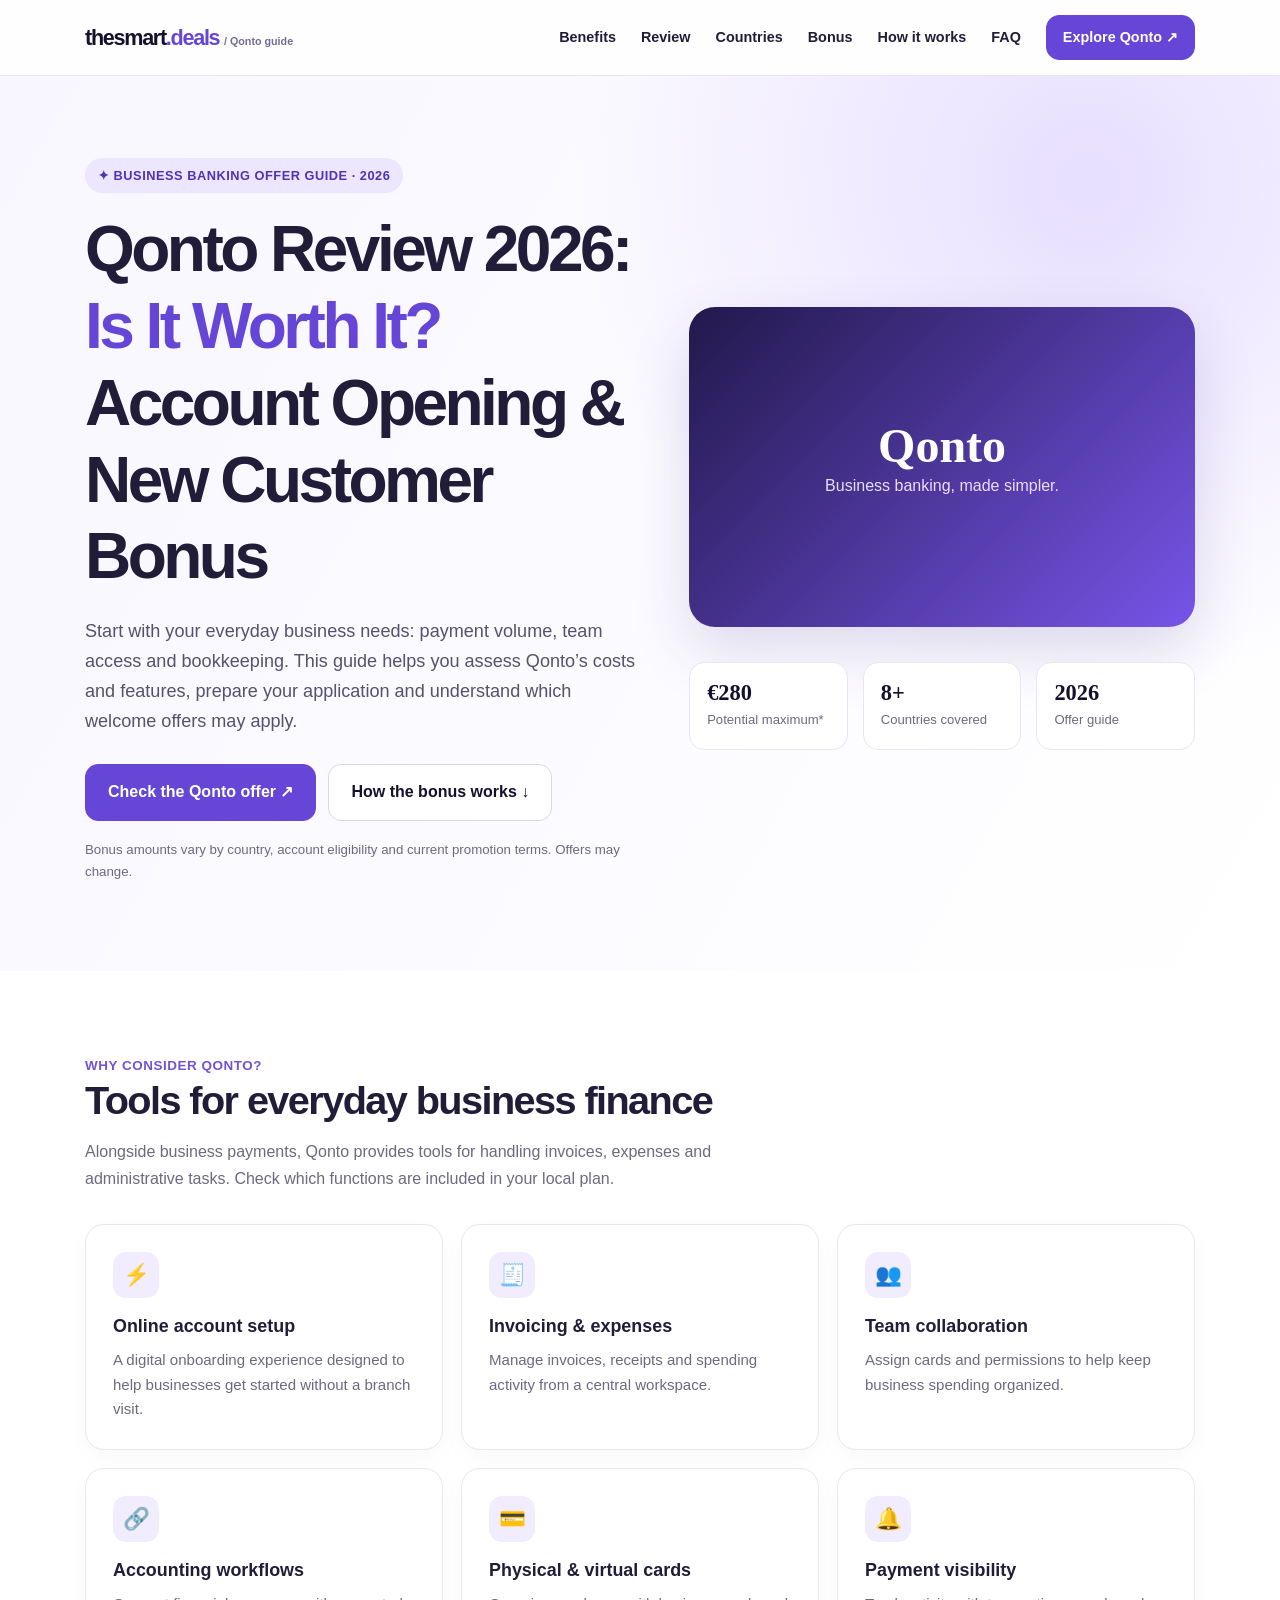
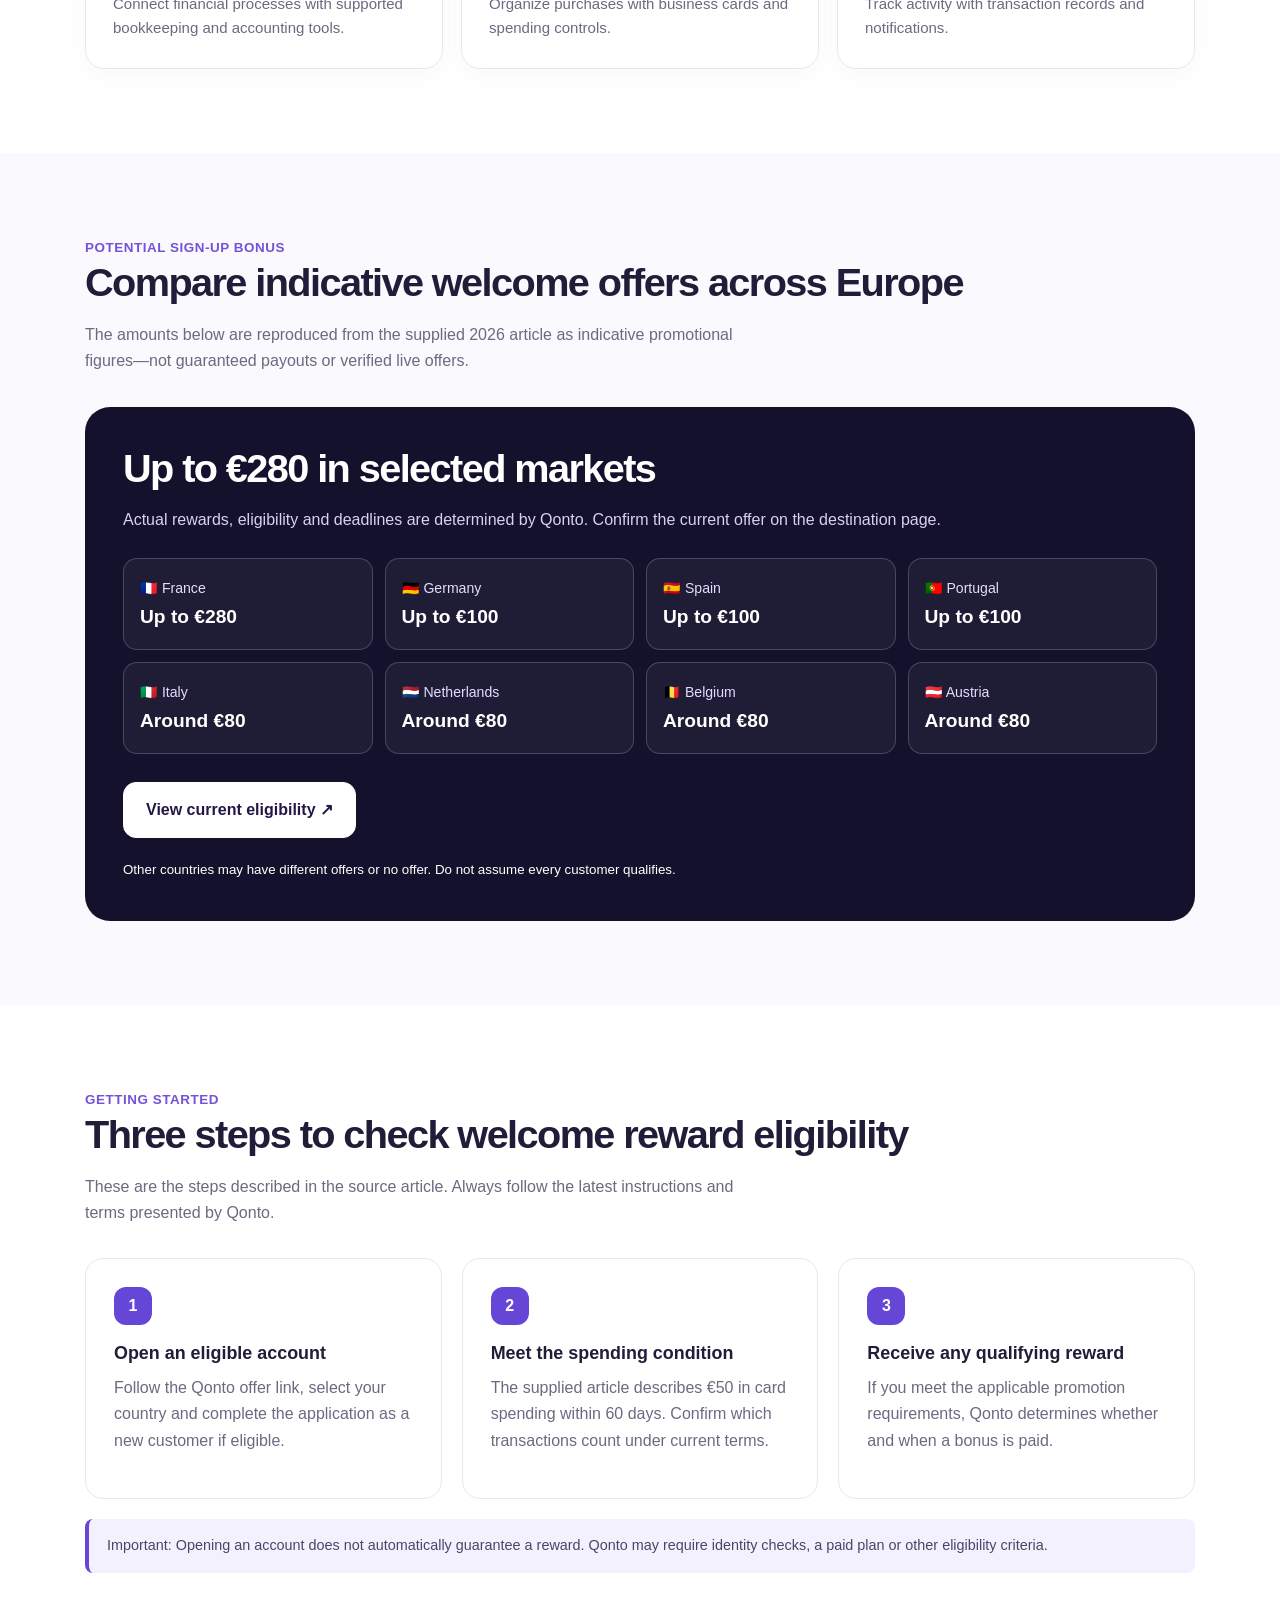
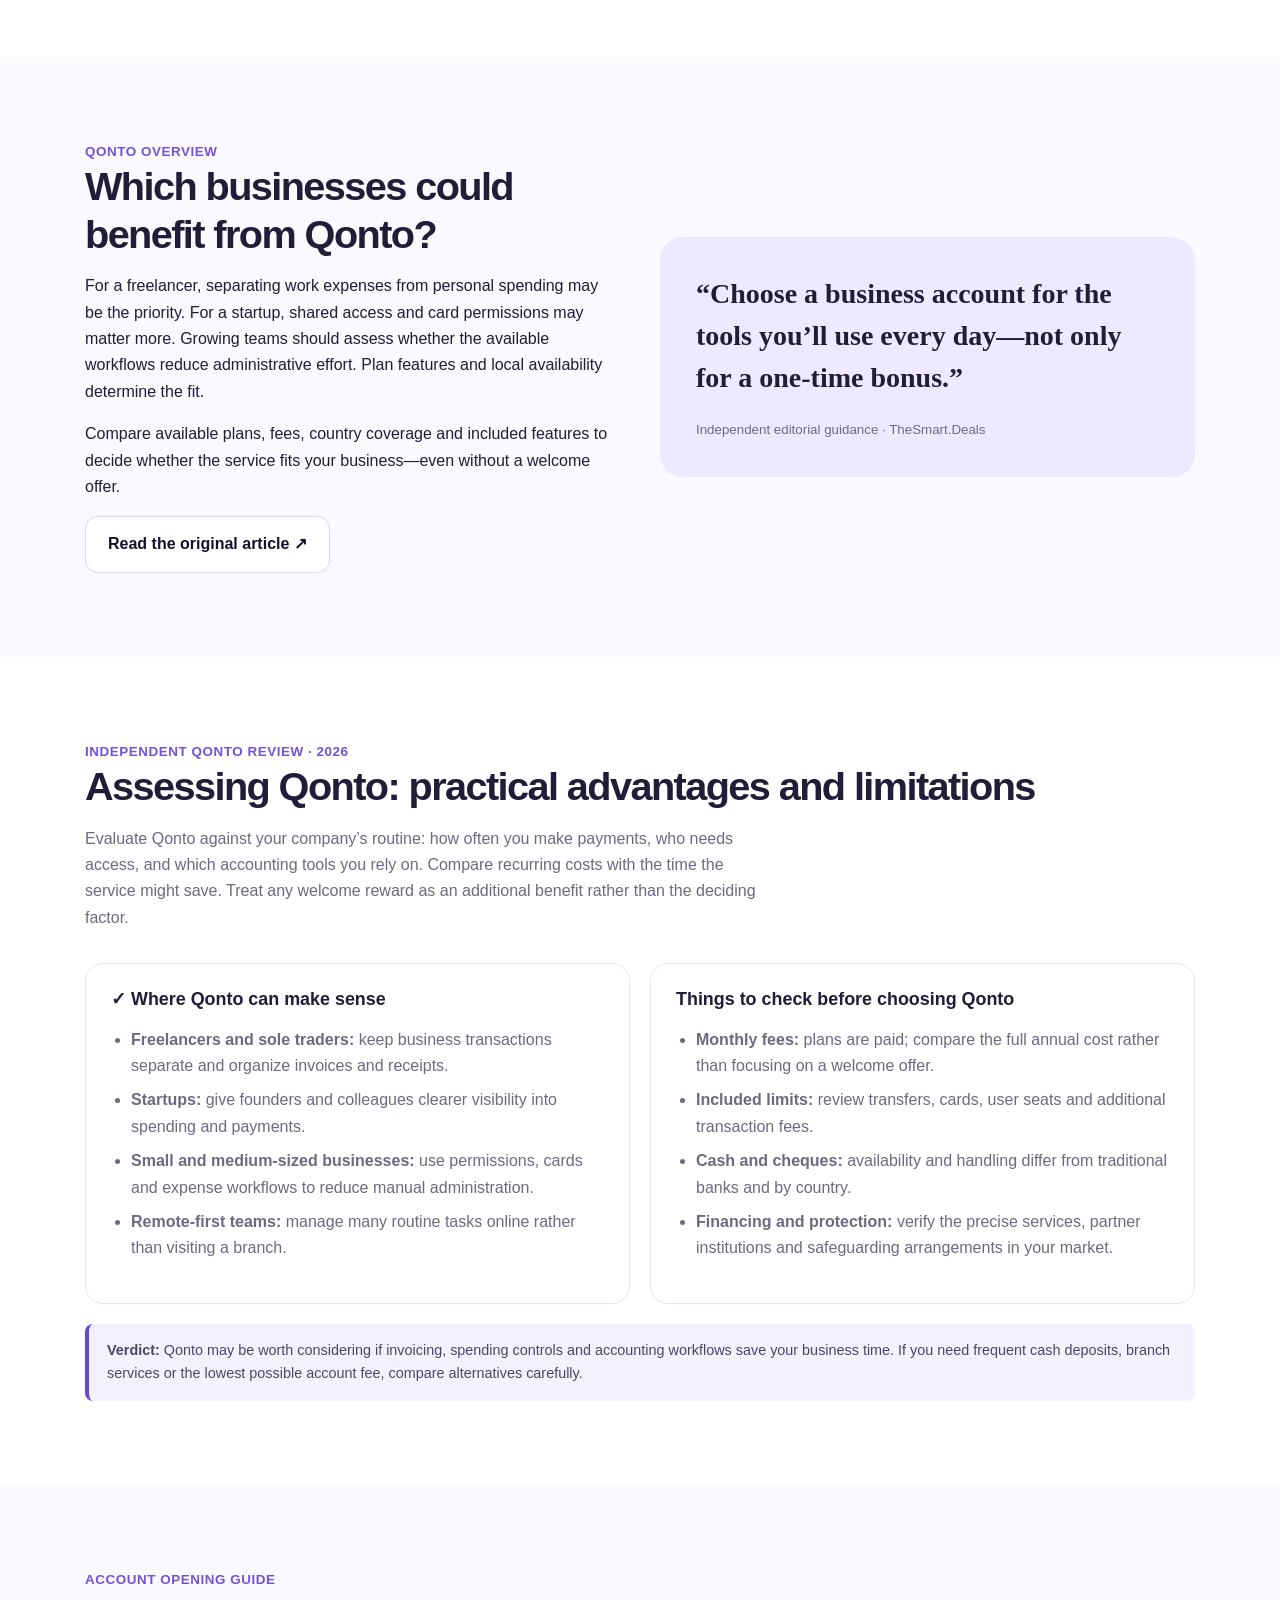
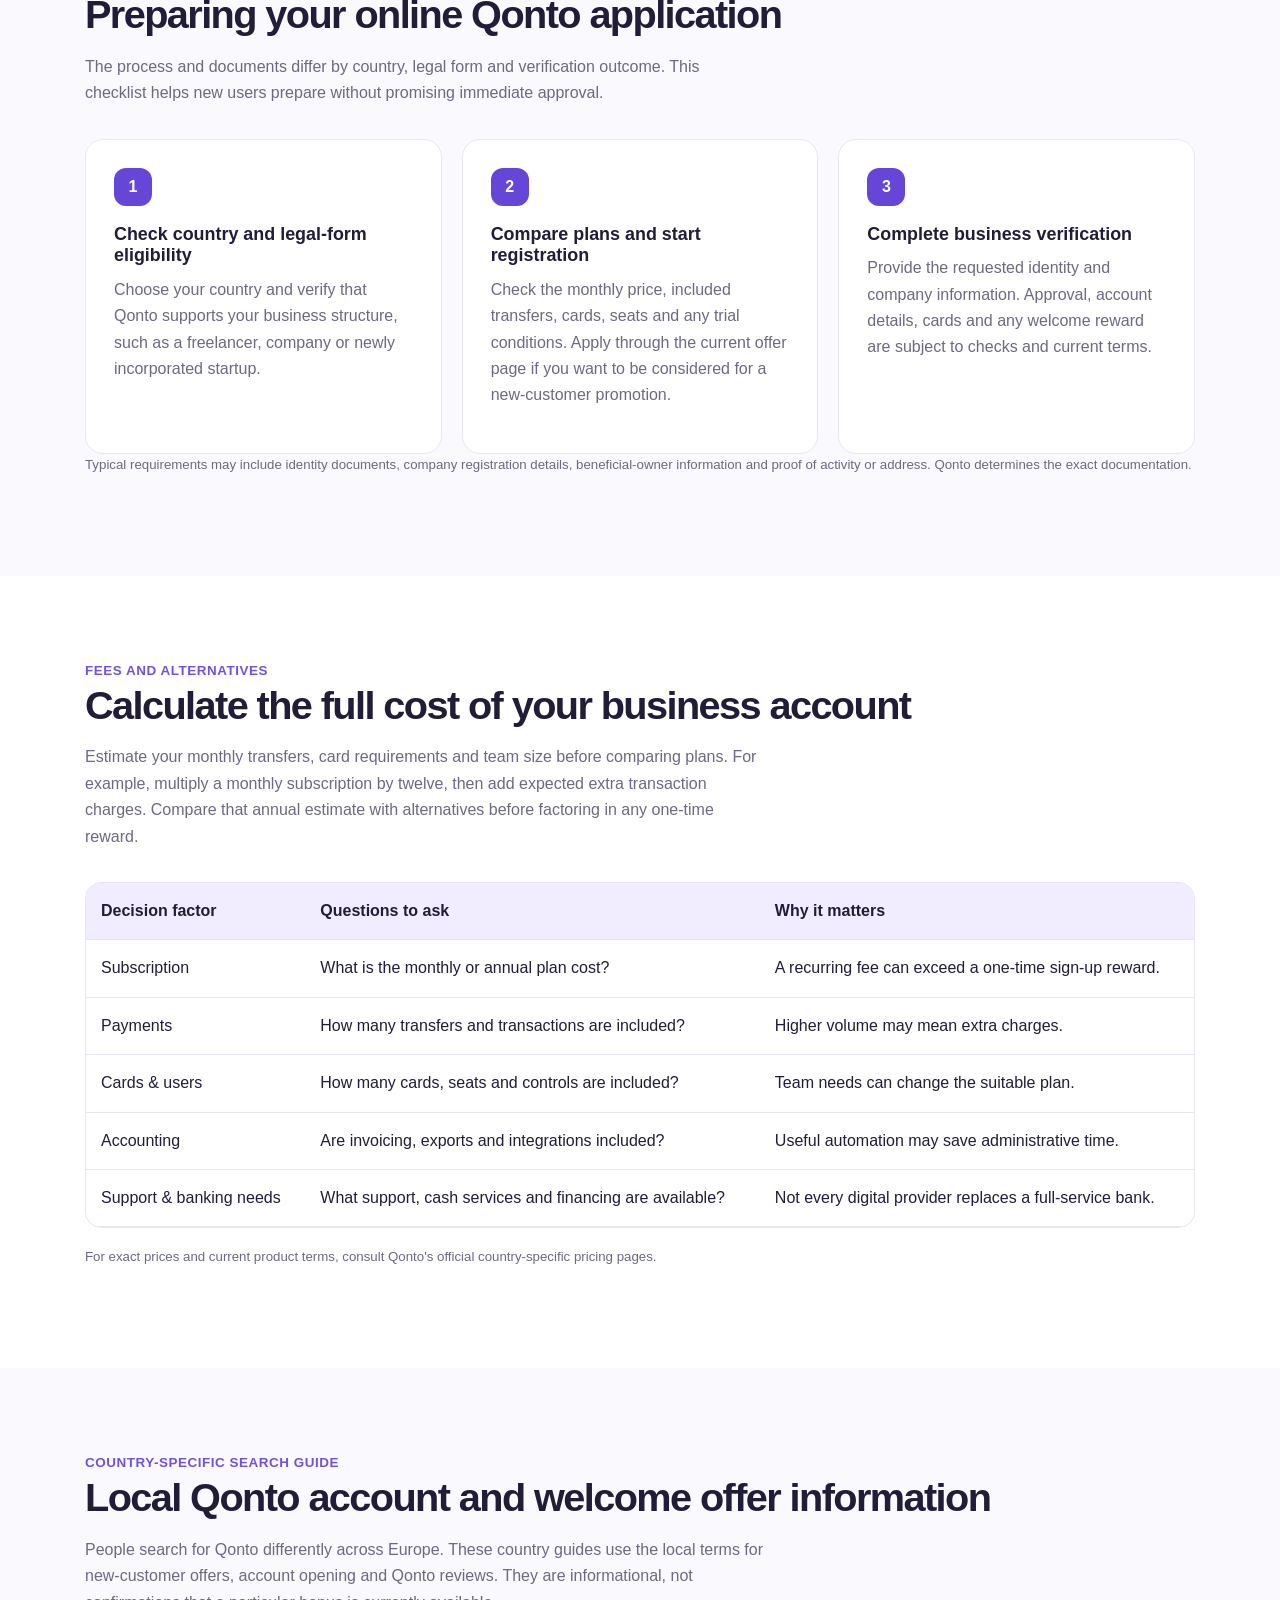
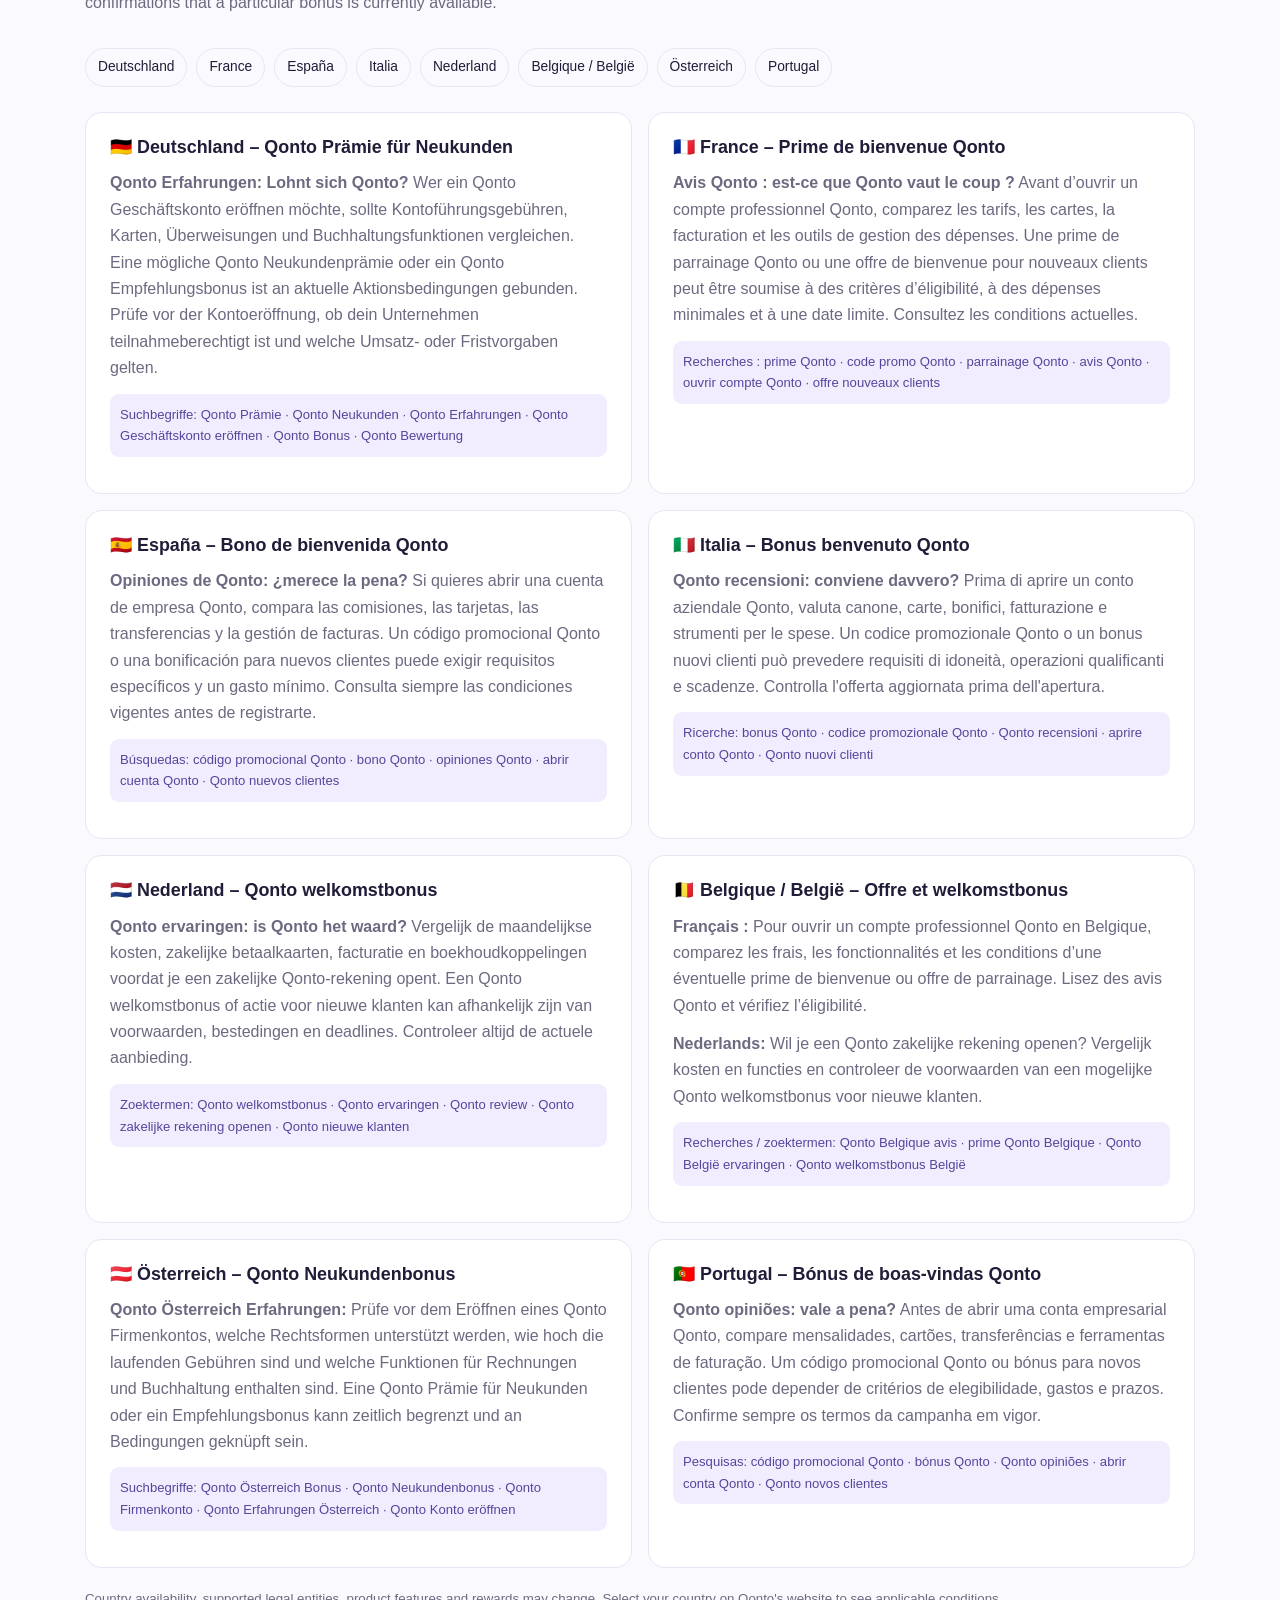
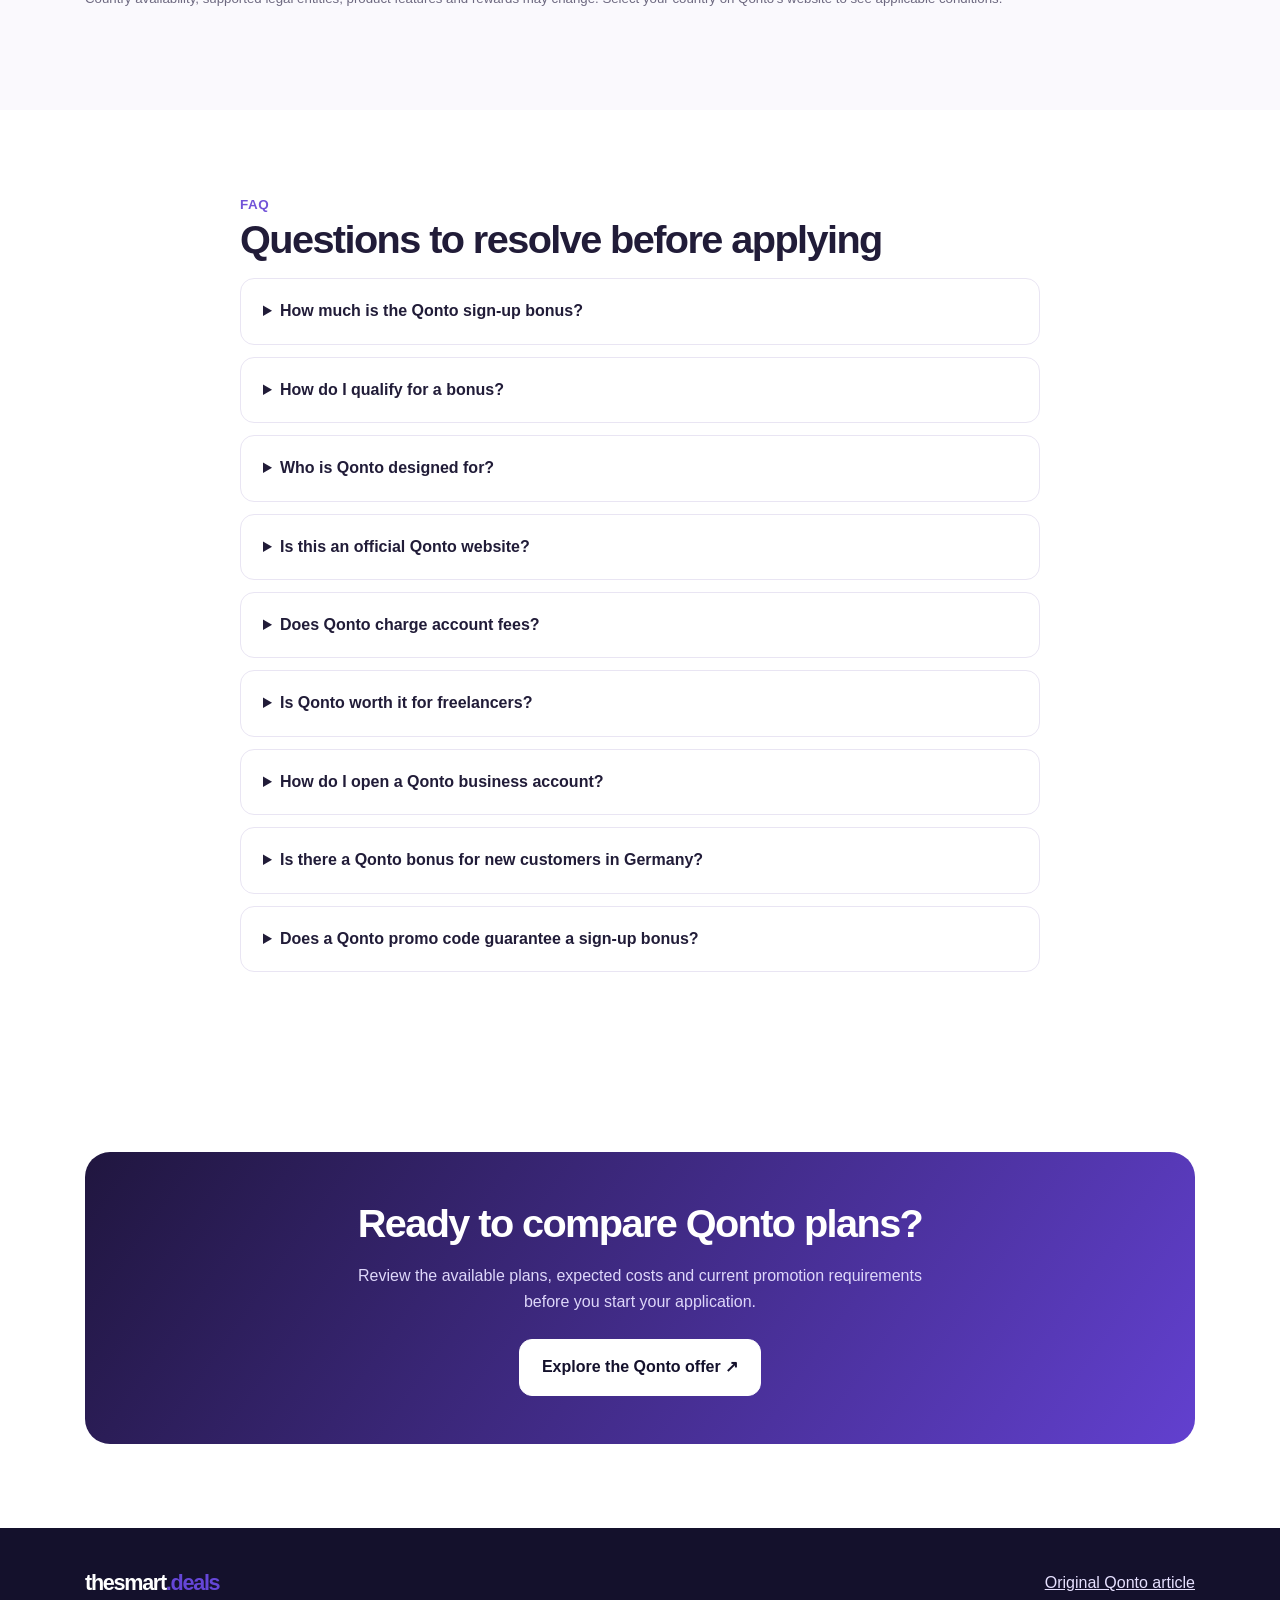
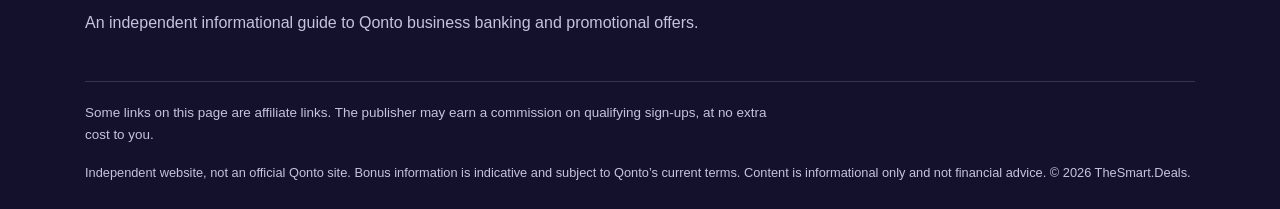
==== index.html @ ceb5fec8 "Add files via upload" ====
<!DOCTYPE html>
<html lang="en"><head><meta charset="utf-8"/><meta content="width=device-width, initial-scale=1" name="viewport"/><title>Qonto Business Account 2026: Fees, Features and Welcome Offer Guide</title><meta content="Compare Qonto for your business in 2026: assess everyday banking costs, prepare for account registration and check country-specific welcome offer requirements." name="description"/><meta content="index,follow,max-image-preview:large" name="robots"/><meta content="#14112c" name="theme-color"/><link href="https://banking-insider.github.io/qonto/" rel="canonical"/><meta content="website" property="og:type"/><meta content="Qonto Business Account 2026: Fees, Features and Welcome Offer Guide" property="og:title"/><meta content="Compare Qonto for your business in 2026: assess everyday banking costs, prepare for account registration and check country-specific welcome offer requirements." property="og:description"/><meta content="https://banking-insider.github.io/qonto/" property="og:url"/><meta content="https://static.wixstatic.com/media/d2620f_a64b2c2d84014b3da9fdb971f365632b~mv2.png" property="og:image"/><meta content="summary_large_image" name="twitter:card"/><meta content="https://static.wixstatic.com/media/d2620f_a64b2c2d84014b3da9fdb971f365632b~mv2.png" name="twitter:image"/><link href="./assets/favicon.svg" rel="icon" type="image/svg+xml"/><link href="./assets/styles.css" rel="stylesheet"/><script type="application/ld+json">{"@context": "https://schema.org", "@type": "WebPage", "name": "Qonto Business Account 2026: Fees, Features and Welcome Offer Guide", "description": "Compare Qonto for your business in 2026: assess everyday banking costs, prepare for account registration and check country-specific welcome offer requirements.", "url": "https://banking-insider.github.io/qonto/", "isPartOf": {"@type": "WebSite", "name": "TheSmart.Deals Qonto Guide", "url": "https://banking-insider.github.io/qonto/"}}</script><script type="application/ld+json">{"@context": "https://schema.org", "@type": "FAQPage", "mainEntity": [{"@type": "Question", "name": "How much is the Qonto sign-up bonus?", "acceptedAnswer": {"@type": "Answer", "text": "The source article describes potential bonuses of up to €280 in France, up to €100 in Germany, Spain and Portugal, and around €80 in Italy, the Netherlands, Belgium and Austria. These are not guaranteed amounts. Check the current Qonto offer and eligibility rules before opening an account."}}, {"@type": "Question", "name": "How do I qualify for a bonus?", "acceptedAnswer": {"@type": "Answer", "text": "The supplied article describes opening a new account via the referral link and spending €50 with a Qonto card within 60 days. Current terms, qualifying purchases and eligibility may differ, so verify them with Qonto."}}, {"@type": "Question", "name": "Who is Qonto designed for?", "acceptedAnswer": {"@type": "Answer", "text": "Qonto offers business financial tools for freelancers, startups and small and medium-sized businesses, including invoicing, expense management and team cards."}}, {"@type": "Question", "name": "Is this an official Qonto website?", "acceptedAnswer": {"@type": "Answer", "text": "No. This is an independent informational page published by TheSmart.Deals, not an official Qonto website."}}, {"@type": "Question", "name": "Does Qonto charge account fees?", "acceptedAnswer": {"@type": "Answer", "text": "Qonto has paid business account plans. Check current pricing and applicable charges on the official Qonto website before signing up."}}, {"@type": "Question", "name": "Is Qonto worth it for freelancers?", "acceptedAnswer": {"@type": "Answer", "text": "It may be worth it if its business tools save time relative to subscription costs. Compare plans and alternatives."}}, {"@type": "Question", "name": "How do I open a Qonto business account?", "acceptedAnswer": {"@type": "Answer", "text": "Choose your country and plan, apply online, provide requested business documents and complete verification."}}, {"@type": "Question", "name": "Does a Qonto promo code guarantee a sign-up bonus?", "acceptedAnswer": {"@type": "Answer", "text": "No. Rewards are subject to current promotion terms and eligibility."}}]}</script><style id="critical-styles">
:root{--navy:#14112c;--violet:#6546d7;--lav:#f1edff;--ink:#211c38;--muted:#6d6980;--line:#e9e5f3;--bg:#faf9fd}*{box-sizing:border-box}html{scroll-behavior:smooth}body{margin:0;background:#fff;color:var(--ink);font-family:'DM Sans',Arial,sans-serif;line-height:1.65}h1,h2,h3,.logo{font-family:Manrope,Arial,sans-serif;line-height:1.2}h1{font-size:clamp(2.45rem,5vw,4.7rem);letter-spacing:-.055em;margin:18px 0 22px}h2{font-size:clamp(1.85rem,3.1vw,2.65rem);letter-spacing:-.04em;margin:0 0 15px}h3{font-size:1.12rem;margin:0 0 10px}p{margin:0 0 16px}a{color:inherit}.container{max-width:1160px;margin:auto;padding:0 25px}.nav{position:sticky;top:0;background:#fffefef2;backdrop-filter:blur(16px);border-bottom:1px solid var(--line);z-index:20}.nav-inner{min-height:75px;display:flex;align-items:center;justify-content:space-between;gap:20px}.logo{text-decoration:none;font-weight:800;font-size:1.35rem;letter-spacing:-.06em;color:var(--navy)}.logo b{color:var(--violet)}.nav-links{display:flex;align-items:center;gap:25px;font-size:.9rem;font-weight:700}.nav-links a{text-decoration:none}.nav-links a:hover{color:var(--violet)}.btn{display:inline-flex;align-items:center;justify-content:center;gap:8px;border-radius:13px;padding:14px 22px;text-decoration:none;font-weight:800;background:var(--violet);color:white;border:1px solid var(--violet);transition:transform .2s,background .2s}.btn:hover{transform:translateY(-2px);background:#5233bf}.btn.secondary{background:white;color:var(--navy);border-color:#dcd5f3}.btn.small{padding:10px 16px}.hero{background:radial-gradient(circle at 85% 12%,#e7dfff 0,transparent 38%),linear-gradient(120deg,#f8f6ff,#fff);padding:82px 0 72px}.hero-grid{display:grid;grid-template-columns:1.05fr .95fr;align-items:center;gap:45px}.eyebrow{display:inline-flex;gap:7px;align-items:center;border-radius:100px;padding:7px 13px;background:#ece7ff;color:#5033b7;font-weight:800;font-size:.8rem;letter-spacing:.04em;text-transform:uppercase}.lead{font-size:1.13rem;color:#57526b;max-width:600px}.actions{display:flex;flex-wrap:wrap;gap:12px;margin:28px 0 18px}.fine{font-size:.83rem;color:var(--muted)}.hero-visual{border-radius:26px;overflow:hidden;background:linear-gradient(135deg,#22184c,#7655e8);box-shadow:0 25px 60px #3c2a8e28;min-height:320px;display:flex;align-items:center;justify-content:center}.hero-visual img{width:100%;height:auto;display:block}.visual-fallback{color:white;text-align:center;padding:35px}.visual-fallback strong{font:800 3rem Manrope}.visual-fallback p{color:#e7dfff}.hero-visual img:not([src]){display:none}.statbar{display:grid;grid-template-columns:repeat(3,1fr);gap:15px;margin-top:35px}.stat{border:1px solid var(--line);background:#fff;border-radius:15px;padding:17px}.stat strong{display:block;color:var(--navy);font:800 1.4rem Manrope}.stat span{font-size:.82rem;color:var(--muted)}section.section{padding:84px 0}.section.alt{background:var(--bg)}.section-intro{max-width:680px;color:var(--muted);margin-bottom:32px}.grid{display:grid;grid-template-columns:repeat(3,1fr);gap:18px}.card{padding:27px;border-radius:19px;border:1px solid var(--line);background:white;box-shadow:0 8px 25px #28204407}.card .symbol{width:46px;height:46px;border-radius:13px;display:grid;place-items:center;background:var(--lav);font-size:1.35rem;margin-bottom:18px}.card p{color:var(--muted);font-size:.94rem;margin:0}.bonus-panel{background:var(--navy);color:#fff;border-radius:25px;padding:38px;margin-top:28px}.bonus-panel p{color:#d8d2ef}.country-grid{display:grid;grid-template-columns:repeat(4,1fr);gap:12px;margin-top:24px}.country{border:1px solid #ffffff30;border-radius:14px;padding:16px;background:#ffffff0c}.country b{display:block;font-size:1.2rem}.country span{font-size:.88rem;color:#e4dcff}.steps{display:grid;grid-template-columns:repeat(3,1fr);gap:20px;counter-reset:step}.step{position:relative;padding:28px;border:1px solid var(--line);border-radius:18px;background:white}.step:before{counter-increment:step;content:counter(step);width:38px;height:38px;display:grid;place-items:center;background:var(--violet);color:#fff;border-radius:12px;font-weight:800;margin-bottom:18px}.step p{color:var(--muted)}.split{display:grid;grid-template-columns:1fr 1fr;gap:40px;align-items:center}.quote{background:#eee9ff;border-radius:23px;padding:36px}.quote blockquote{margin:0;font:700 clamp(1.2rem,2.5vw,1.75rem)/1.5 Manrope}.quote small{display:block;margin-top:20px;color:var(--muted)}details{border:1px solid var(--line);background:#fff;border-radius:14px;padding:19px 22px;margin-bottom:12px}summary{font-weight:800;cursor:pointer}details p{color:var(--muted);margin:13px 0 0}.cta{background:linear-gradient(125deg,#20163f,#6240cf);color:white;border-radius:25px;padding:48px;text-align:center}.cta p{color:#ded7fa;max-width:600px;margin:0 auto 24px}.cta .btn{background:#fff;color:var(--navy);border-color:#fff}.footer{background:#14112c;color:#c8c3dc;padding:42px 0 25px}.footer a{color:#e6e0ff}.footer-top{display:flex;justify-content:space-between;gap:25px;flex-wrap:wrap}.footer .logo{color:#fff}.disclosure{border-top:1px solid #ffffff25;margin-top:28px;padding-top:20px;font-size:.84rem}.footer small{font-size:.8rem}.footer p{max-width:700px}.tag{color:#7253d8;font-weight:800;font-size:.84rem;letter-spacing:.04em;text-transform:uppercase}.note{background:#f4f1ff;border-left:4px solid var(--violet);padding:15px 18px;border-radius:8px;font-size:.9rem;color:#4c4466;margin-top:20px}@media(max-width:850px){.hero-grid,.split{grid-template-columns:1fr}.grid,.steps{grid-template-columns:repeat(2,1fr)}.country-grid{grid-template-columns:repeat(2,1fr)}.nav-links>a:not(.btn){display:none}.hero{padding:55px 0}.hero-visual{min-height:220px}}@media(max-width:560px){.grid,.steps,.statbar{grid-template-columns:1fr}.country-grid{grid-template-columns:repeat(2,1fr)}.hero{padding:45px 0}.section.section{padding:55px 0}.bonus-panel,.cta{padding:26px}.nav-inner{min-height:67px}.nav-links .btn{font-size:.82rem;padding:10px 12px}.container{padding:0 18px}}

/* Critical CSS is also embedded in index.html so the page stays styled if assets are omitted. */
.review-grid{display:grid;grid-template-columns:repeat(2,minmax(0,1fr));gap:20px}.review-box{border:1px solid var(--line);border-radius:18px;padding:25px;background:#fff}.review-box p,.review-box li{color:var(--muted)}.review-box ul{padding-left:20px}.review-box li{margin-bottom:8px}.language-grid{display:grid;grid-template-columns:repeat(2,minmax(0,1fr));gap:16px}.language-card{border:1px solid var(--line);border-radius:17px;padding:24px;background:white}.language-card h3{margin-bottom:12px}.language-card p{color:var(--muted);margin-bottom:12px}.language-card .keywords{font-size:.82rem;color:#55469b;background:var(--lav);padding:10px;border-radius:9px;overflow-wrap:anywhere}.comparison{width:100%;border-collapse:collapse;min-width:560px}.comparison th,.comparison td{padding:15px;text-align:left;border-bottom:1px solid var(--line)}.comparison th{background:var(--lav)}.table-scroll{overflow-x:auto;border:1px solid var(--line);border-radius:16px}.jump-links{display:flex;flex-wrap:wrap;gap:9px;margin:18px 0 25px}.jump-links a{padding:7px 12px;border-radius:20px;border:1px solid var(--line);text-decoration:none;font-size:.86rem}.jump-links a:hover{border-color:var(--violet)}@media(max-width:700px){.review-grid,.language-grid{grid-template-columns:1fr}}
</style></head><body>
<header class="nav"><div class="container nav-inner"><a class="logo" href="#top">the<span>smart</span><b>.deals</b> <span style="font-size:.67rem;font-weight:600;letter-spacing:0;color:#746c91"> / Qonto guide</span></a><nav aria-label="Main navigation" class="nav-links"><a href="#benefits">Benefits</a><a href="#review-deep">Review</a><a href="#countries">Countries</a><a href="#bonus">Bonus</a><a href="#how">How it works</a><a href="#faq">FAQ</a><a class="btn small" href="https://qonto.com/r/1wpbuc" rel="sponsored noopener noreferrer" target="_blank">Explore Qonto ↗</a></nav></div></header>
<main id="top"><section class="hero"><div class="container hero-grid"><div><span class="eyebrow">✦ Business banking offer guide · 2026</span><h1>Qonto Review 2026: <span style="color:var(--violet)">Is It Worth It?</span> Account Opening &amp; New Customer Bonus</h1><p class="lead">Start with your everyday business needs: payment volume, team access and bookkeeping. This guide helps you assess Qonto’s costs and features, prepare your application and understand which welcome offers may apply.</p><div class="actions"><a class="btn" href="https://qonto.com/r/1wpbuc" rel="sponsored noopener noreferrer" target="_blank">Check the Qonto offer ↗</a><a class="btn secondary" href="#how">How the bonus works ↓</a></div><p class="fine">Bonus amounts vary by country, account eligibility and current promotion terms. Offers may change.</p></div><div><div class="hero-visual"><img alt="Qonto business Mastercard and sign-up bonus promotional banner" height="700" loading="eager" onerror="this.style.display='none';this.nextElementSibling.style.display='block'" src="https://static.wixstatic.com/media/d2620f_a64b2c2d84014b3da9fdb971f365632b~mv2.png" width="900"/><div class="visual-fallback" style="display:none"><strong>Qonto</strong><p>Business banking, made simpler.</p></div></div><div class="statbar"><div class="stat"><strong>€280</strong><span>Potential maximum*</span></div><div class="stat"><strong>8+</strong><span>Countries covered</span></div><div class="stat"><strong>2026</strong><span>Offer guide</span></div></div></div></div></section>
<section class="section" id="benefits"><div class="container"><div class="tag">Why consider Qonto?</div><h2>Tools for everyday business finance</h2><p class="section-intro">Alongside business payments, Qonto provides tools for handling invoices, expenses and administrative tasks. Check which functions are included in your local plan.</p><div class="grid"><article class="card"><div class="symbol">⚡</div><h3>Online account setup</h3><p>A digital onboarding experience designed to help businesses get started without a branch visit.</p></article><article class="card"><div class="symbol">🧾</div><h3>Invoicing &amp; expenses</h3><p>Manage invoices, receipts and spending activity from a central workspace.</p></article><article class="card"><div class="symbol">👥</div><h3>Team collaboration</h3><p>Assign cards and permissions to help keep business spending organized.</p></article><article class="card"><div class="symbol">🔗</div><h3>Accounting workflows</h3><p>Connect financial processes with supported bookkeeping and accounting tools.</p></article><article class="card"><div class="symbol">💳</div><h3>Physical &amp; virtual cards</h3><p>Organize purchases with business cards and spending controls.</p></article><article class="card"><div class="symbol">🔔</div><h3>Payment visibility</h3><p>Track activity with transaction records and notifications.</p></article></div></div></section>
<section class="section alt" id="bonus"><div class="container"><div class="tag">Potential sign-up bonus</div><h2>Compare indicative welcome offers across Europe</h2><p class="section-intro">The amounts below are reproduced from the supplied 2026 article as indicative promotional figures—not guaranteed payouts or verified live offers.</p><div class="bonus-panel"><h2>Up to €280 in selected markets</h2><p>Actual rewards, eligibility and deadlines are determined by Qonto. Confirm the current offer on the destination page.</p><div class="country-grid"><div class="country"><span>🇫🇷 France</span><b>Up to €280</b></div><div class="country"><span>🇩🇪 Germany</span><b>Up to €100</b></div><div class="country"><span>🇪🇸 Spain</span><b>Up to €100</b></div><div class="country"><span>🇵🇹 Portugal</span><b>Up to €100</b></div><div class="country"><span>🇮🇹 Italy</span><b>Around €80</b></div><div class="country"><span>🇳🇱 Netherlands</span><b>Around €80</b></div><div class="country"><span>🇧🇪 Belgium</span><b>Around €80</b></div><div class="country"><span>🇦🇹 Austria</span><b>Around €80</b></div></div><div class="actions"><a class="btn" href="https://qonto.com/r/1wpbuc" rel="sponsored noopener noreferrer" style="background:white;color:#241746;border-color:white" target="_blank">View current eligibility ↗</a></div><small>Other countries may have different offers or no offer. Do not assume every customer qualifies.</small></div></div></section>
<section class="section" id="how"><div class="container"><div class="tag">Getting started</div><h2>Three steps to check welcome reward eligibility</h2><p class="section-intro">These are the steps described in the source article. Always follow the latest instructions and terms presented by Qonto.</p><div class="steps"><div class="step"><h3>Open an eligible account</h3><p>Follow the Qonto offer link, select your country and complete the application as a new customer if eligible.</p></div><div class="step"><h3>Meet the spending condition</h3><p>The supplied article describes €50 in card spending within 60 days. Confirm which transactions count under current terms.</p></div><div class="step"><h3>Receive any qualifying reward</h3><p>If you meet the applicable promotion requirements, Qonto determines whether and when a bonus is paid.</p></div></div><div class="note">Important: Opening an account does not automatically guarantee a reward. Qonto may require identity checks, a paid plan or other eligibility criteria.</div></div></section>
<section class="section alt" id="review"><div class="container split"><div><div class="tag">Qonto overview</div><h2>Which businesses could benefit from Qonto?</h2><p>For a freelancer, separating work expenses from personal spending may be the priority. For a startup, shared access and card permissions may matter more. Growing teams should assess whether the available workflows reduce administrative effort. Plan features and local availability determine the fit.</p><p>Compare available plans, fees, country coverage and included features to decide whether the service fits your business—even without a welcome offer.</p><a class="btn secondary" href="https://www.thesmart.deals/qonto" rel="noopener noreferrer" target="_blank">Read the original article ↗</a></div><div class="quote"><blockquote>“Choose a business account for the tools you’ll use every day—not only for a one-time bonus.”</blockquote><small>Independent editorial guidance · TheSmart.Deals</small></div></div></section>

<section class="section" id="review-deep"><div class="container"><div class="tag">Independent Qonto review · 2026</div><h2>Assessing Qonto: practical advantages and limitations</h2><p class="section-intro">Evaluate Qonto against your company’s routine: how often you make payments, who needs access, and which accounting tools you rely on. Compare recurring costs with the time the service might save. Treat any welcome reward as an additional benefit rather than the deciding factor.</p><div class="review-grid"><article class="review-box"><h3>✓ Where Qonto can make sense</h3><ul><li><strong>Freelancers and sole traders:</strong> keep business transactions separate and organize invoices and receipts.</li><li><strong>Startups:</strong> give founders and colleagues clearer visibility into spending and payments.</li><li><strong>Small and medium-sized businesses:</strong> use permissions, cards and expense workflows to reduce manual administration.</li><li><strong>Remote-first teams:</strong> manage many routine tasks online rather than visiting a branch.</li></ul></article><article class="review-box"><h3>Things to check before choosing Qonto</h3><ul><li><strong>Monthly fees:</strong> plans are paid; compare the full annual cost rather than focusing on a welcome offer.</li><li><strong>Included limits:</strong> review transfers, cards, user seats and additional transaction fees.</li><li><strong>Cash and cheques:</strong> availability and handling differ from traditional banks and by country.</li><li><strong>Financing and protection:</strong> verify the precise services, partner institutions and safeguarding arrangements in your market.</li></ul></article></div><div class="note"><strong>Verdict:</strong> Qonto may be worth considering if invoicing, spending controls and accounting workflows save your business time. If you need frequent cash deposits, branch services or the lowest possible account fee, compare alternatives carefully.</div></div></section>
<section class="section alt" id="account-opening"><div class="container"><div class="tag">Account opening guide</div><h2>Preparing your online Qonto application</h2><p class="section-intro">The process and documents differ by country, legal form and verification outcome. This checklist helps new users prepare without promising immediate approval.</p><div class="steps"><article class="step"><h3>Check country and legal-form eligibility</h3><p>Choose your country and verify that Qonto supports your business structure, such as a freelancer, company or newly incorporated startup.</p></article><article class="step"><h3>Compare plans and start registration</h3><p>Check the monthly price, included transfers, cards, seats and any trial conditions. Apply through the current offer page if you want to be considered for a new-customer promotion.</p></article><article class="step"><h3>Complete business verification</h3><p>Provide the requested identity and company information. Approval, account details, cards and any welcome reward are subject to checks and current terms.</p></article></div><p class="fine">Typical requirements may include identity documents, company registration details, beneficial-owner information and proof of activity or address. Qonto determines the exact documentation.</p></div></section>
<section class="section" id="fees"><div class="container"><div class="tag">Fees and alternatives</div><h2>Calculate the full cost of your business account</h2><p class="section-intro">Estimate your monthly transfers, card requirements and team size before comparing plans. For example, multiply a monthly subscription by twelve, then add expected extra transaction charges. Compare that annual estimate with alternatives before factoring in any one-time reward.</p><div class="table-scroll"><table class="comparison"><thead><tr><th>Decision factor</th><th>Questions to ask</th><th>Why it matters</th></tr></thead><tbody><tr><td>Subscription</td><td>What is the monthly or annual plan cost?</td><td>A recurring fee can exceed a one-time sign-up reward.</td></tr><tr><td>Payments</td><td>How many transfers and transactions are included?</td><td>Higher volume may mean extra charges.</td></tr><tr><td>Cards &amp; users</td><td>How many cards, seats and controls are included?</td><td>Team needs can change the suitable plan.</td></tr><tr><td>Accounting</td><td>Are invoicing, exports and integrations included?</td><td>Useful automation may save administrative time.</td></tr><tr><td>Support &amp; banking needs</td><td>What support, cash services and financing are available?</td><td>Not every digital provider replaces a full-service bank.</td></tr></tbody></table></div><p class="fine" style="margin-top:18px">For exact prices and current product terms, consult Qonto's official country-specific pricing pages.</p></div></section>
<section class="section alt" id="countries"><div class="container"><div class="tag">Country-specific search guide</div><h2>Local Qonto account and welcome offer information</h2><p class="section-intro">People search for Qonto differently across Europe. These country guides use the local terms for new-customer offers, account opening and Qonto reviews. They are informational, not confirmations that a particular bonus is currently available.</p><div class="jump-links"><a href="#de">Deutschland</a><a href="#fr">France</a><a href="#es">España</a><a href="#it">Italia</a><a href="#nl">Nederland</a><a href="#be">Belgique / België</a><a href="#at">Österreich</a><a href="#pt">Portugal</a></div><div class="language-grid">
<article class="language-card" id="de" lang="de"><h3>🇩🇪 Deutschland – Qonto Prämie für Neukunden</h3><p><strong>Qonto Erfahrungen: Lohnt sich Qonto?</strong> Wer ein Qonto Geschäftskonto eröffnen möchte, sollte Kontoführungsgebühren, Karten, Überweisungen und Buchhaltungsfunktionen vergleichen. Eine mögliche Qonto Neukundenprämie oder ein Qonto Empfehlungsbonus ist an aktuelle Aktionsbedingungen gebunden. Prüfe vor der Kontoeröffnung, ob dein Unternehmen teilnahmeberechtigt ist und welche Umsatz- oder Fristvorgaben gelten.</p><p class="keywords">Suchbegriffe: Qonto Prämie · Qonto Neukunden · Qonto Erfahrungen · Qonto Geschäftskonto eröffnen · Qonto Bonus · Qonto Bewertung</p></article>
<article class="language-card" id="fr" lang="fr"><h3>🇫🇷 France – Prime de bienvenue Qonto</h3><p><strong>Avis Qonto : est-ce que Qonto vaut le coup ?</strong> Avant d’ouvrir un compte professionnel Qonto, comparez les tarifs, les cartes, la facturation et les outils de gestion des dépenses. Une prime de parrainage Qonto ou une offre de bienvenue pour nouveaux clients peut être soumise à des critères d’éligibilité, à des dépenses minimales et à une date limite. Consultez les conditions actuelles.</p><p class="keywords">Recherches : prime Qonto · code promo Qonto · parrainage Qonto · avis Qonto · ouvrir compte Qonto · offre nouveaux clients</p></article>
<article class="language-card" id="es" lang="es"><h3>🇪🇸 España – Bono de bienvenida Qonto</h3><p><strong>Opiniones de Qonto: ¿merece la pena?</strong> Si quieres abrir una cuenta de empresa Qonto, compara las comisiones, las tarjetas, las transferencias y la gestión de facturas. Un código promocional Qonto o una bonificación para nuevos clientes puede exigir requisitos específicos y un gasto mínimo. Consulta siempre las condiciones vigentes antes de registrarte.</p><p class="keywords">Búsquedas: código promocional Qonto · bono Qonto · opiniones Qonto · abrir cuenta Qonto · Qonto nuevos clientes</p></article>
<article class="language-card" id="it" lang="it"><h3>🇮🇹 Italia – Bonus benvenuto Qonto</h3><p><strong>Qonto recensioni: conviene davvero?</strong> Prima di aprire un conto aziendale Qonto, valuta canone, carte, bonifici, fatturazione e strumenti per le spese. Un codice promozionale Qonto o un bonus nuovi clienti può prevedere requisiti di idoneità, operazioni qualificanti e scadenze. Controlla l'offerta aggiornata prima dell'apertura.</p><p class="keywords">Ricerche: bonus Qonto · codice promozionale Qonto · Qonto recensioni · aprire conto Qonto · Qonto nuovi clienti</p></article>
<article class="language-card" id="nl" lang="nl"><h3>🇳🇱 Nederland – Qonto welkomstbonus</h3><p><strong>Qonto ervaringen: is Qonto het waard?</strong> Vergelijk de maandelijkse kosten, zakelijke betaalkaarten, facturatie en boekhoudkoppelingen voordat je een zakelijke Qonto-rekening opent. Een Qonto welkomstbonus of actie voor nieuwe klanten kan afhankelijk zijn van voorwaarden, bestedingen en deadlines. Controleer altijd de actuele aanbieding.</p><p class="keywords">Zoektermen: Qonto welkomstbonus · Qonto ervaringen · Qonto review · Qonto zakelijke rekening openen · Qonto nieuwe klanten</p></article>
<article class="language-card" id="be"><h3>🇧🇪 Belgique / België – Offre et welkomstbonus</h3><p lang="fr"><strong>Français :</strong> Pour ouvrir un compte professionnel Qonto en Belgique, comparez les frais, les fonctionnalités et les conditions d’une éventuelle prime de bienvenue ou offre de parrainage. Lisez des avis Qonto et vérifiez l’éligibilité.</p><p lang="nl"><strong>Nederlands:</strong> Wil je een Qonto zakelijke rekening openen? Vergelijk kosten en functies en controleer de voorwaarden van een mogelijke Qonto welkomstbonus voor nieuwe klanten.</p><p class="keywords">Recherches / zoektermen: Qonto Belgique avis · prime Qonto Belgique · Qonto België ervaringen · Qonto welkomstbonus België</p></article>
<article class="language-card" id="at" lang="de-AT"><h3>🇦🇹 Österreich – Qonto Neukundenbonus</h3><p><strong>Qonto Österreich Erfahrungen:</strong> Prüfe vor dem Eröffnen eines Qonto Firmenkontos, welche Rechtsformen unterstützt werden, wie hoch die laufenden Gebühren sind und welche Funktionen für Rechnungen und Buchhaltung enthalten sind. Eine Qonto Prämie für Neukunden oder ein Empfehlungsbonus kann zeitlich begrenzt und an Bedingungen geknüpft sein.</p><p class="keywords">Suchbegriffe: Qonto Österreich Bonus · Qonto Neukundenbonus · Qonto Firmenkonto · Qonto Erfahrungen Österreich · Qonto Konto eröffnen</p></article>
<article class="language-card" id="pt" lang="pt"><h3>🇵🇹 Portugal – Bónus de boas-vindas Qonto</h3><p><strong>Qonto opiniões: vale a pena?</strong> Antes de abrir uma conta empresarial Qonto, compare mensalidades, cartões, transferências e ferramentas de faturação. Um código promocional Qonto ou bónus para novos clientes pode depender de critérios de elegibilidade, gastos e prazos. Confirme sempre os termos da campanha em vigor.</p><p class="keywords">Pesquisas: código promocional Qonto · bónus Qonto · Qonto opiniões · abrir conta Qonto · Qonto novos clientes</p></article>
</div><p class="fine" style="margin-top:20px">Country availability, supported legal entities, product features and rewards may change. Select your country on Qonto's website to see applicable conditions.</p></div></section>
<section class="section" id="faq"><div class="container" style="max-width:850px"><div class="tag">FAQ</div><h2>Questions to resolve before applying</h2><details><summary>How much is the Qonto sign-up bonus?</summary><p>The source article describes potential bonuses of up to €280 in France, up to €100 in Germany, Spain and Portugal, and around €80 in Italy, the Netherlands, Belgium and Austria. These are not guaranteed amounts. Check the current Qonto offer and eligibility rules before opening an account.</p></details>
<details><summary>How do I qualify for a bonus?</summary><p>The supplied article describes opening a new account via the referral link and spending €50 with a Qonto card within 60 days. Current terms, qualifying purchases and eligibility may differ, so verify them with Qonto.</p></details>
<details><summary>Who is Qonto designed for?</summary><p>Qonto offers business financial tools for freelancers, startups and small and medium-sized businesses, including invoicing, expense management and team cards.</p></details>
<details><summary>Is this an official Qonto website?</summary><p>No. This is an independent informational page published by TheSmart.Deals, not an official Qonto website.</p></details>
<details><summary>Does Qonto charge account fees?</summary><p>Qonto has paid business account plans. Check current pricing and applicable charges on the official Qonto website before signing up.</p></details><details><summary>Is Qonto worth it for freelancers?</summary><p>It may be worth it if separating business finances, creating invoices and tracking expenses saves time. Compare the monthly subscription against your actual needs and other available business accounts.</p></details><details><summary>How do I open a Qonto business account?</summary><p>Choose your country and plan, start online registration, provide business and identity details, and complete Qonto’s verification. Approval and available features depend on your country and legal form.</p></details><details><summary>Is there a Qonto bonus for new customers in Germany?</summary><p>The source article describes a potential Qonto Neukundenprämie for Germany, but the amount and eligibility have not been independently confirmed as a current promotion. Check Qonto’s current German offer terms.</p></details><details><summary>Does a Qonto promo code guarantee a sign-up bonus?</summary><p>No. Rewards depend on eligibility, promotion dates, qualifying activity and other terms. Opening an account alone does not guarantee payment.</p></details></div></section>
<section class="section"><div class="container"><div class="cta"><h2>Ready to compare Qonto plans?</h2><p>Review the available plans, expected costs and current promotion requirements before you start your application.</p><a class="btn" href="https://qonto.com/r/1wpbuc" rel="sponsored noopener noreferrer" target="_blank">Explore the Qonto offer ↗</a></div></div></section></main>
<footer class="footer"><div class="container"><div class="footer-top"><div><a class="logo" href="#top">the<span>smart</span><b>.deals</b></a><p style="margin-top:12px">An independent informational guide to Qonto business banking and promotional offers.</p></div><div><a href="https://www.thesmart.deals/qonto" rel="noopener noreferrer" target="_blank">Original Qonto article</a></div></div><div class="disclosure"><p> Some links on this page are affiliate links. The publisher may earn a commission on qualifying sign-ups, at no extra cost to you.</p><small>Independent website, not an official Qonto site. Bonus information is indicative and subject to Qonto’s current terms. Content is informational only and not financial advice. © 2026 TheSmart.Deals.</small></div></div></footer></body></html>
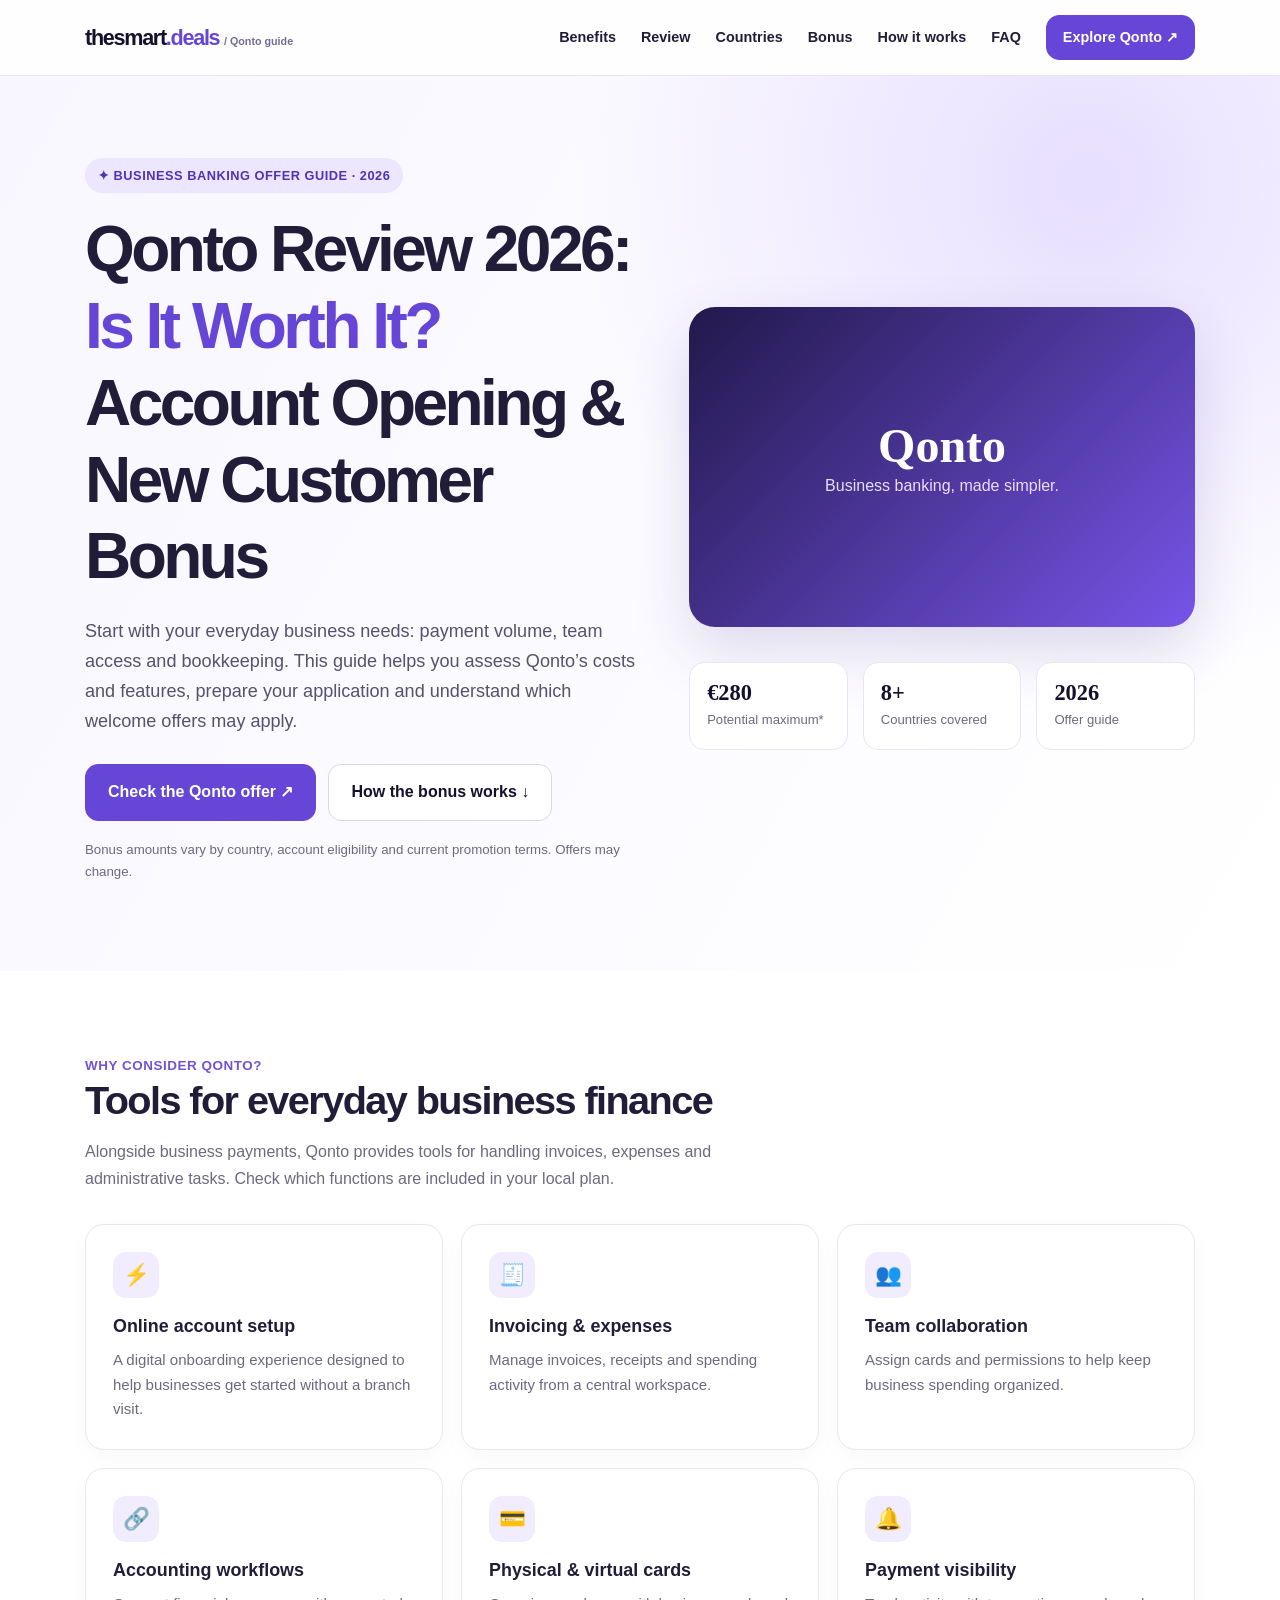
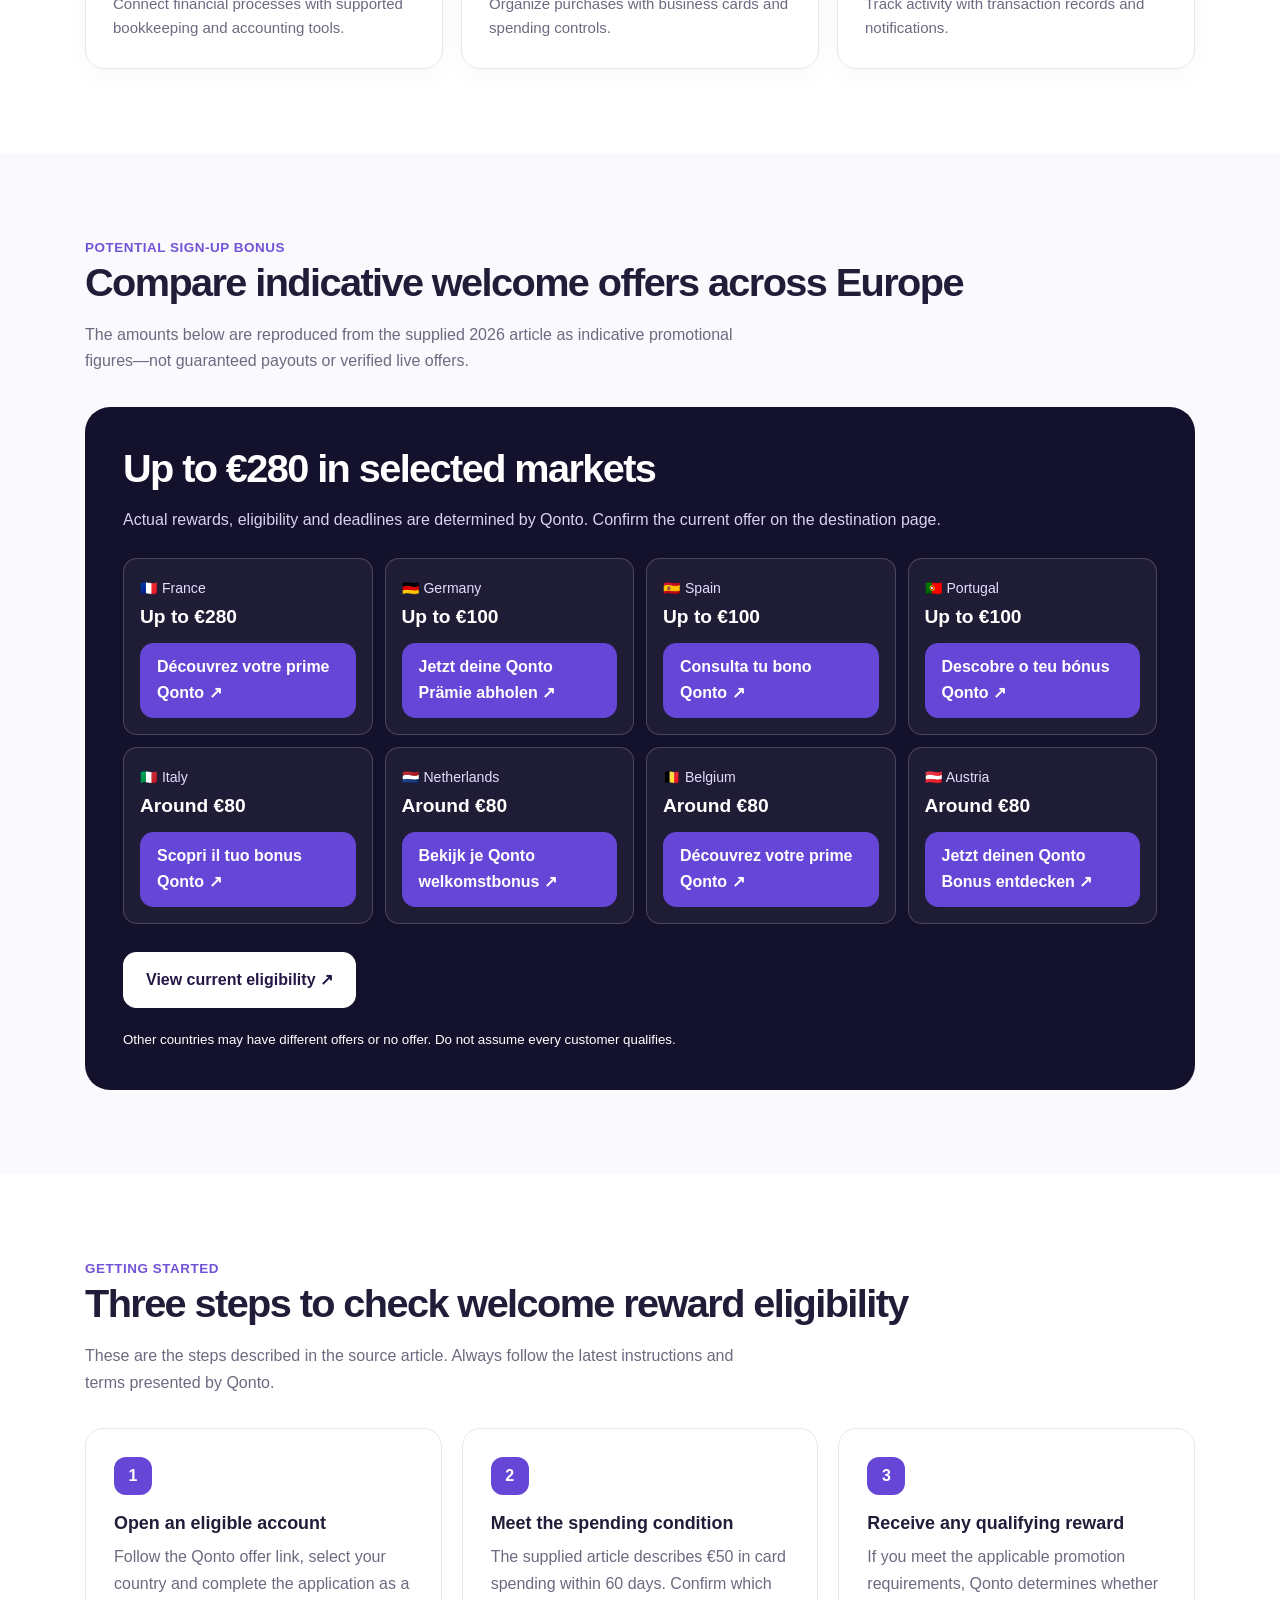
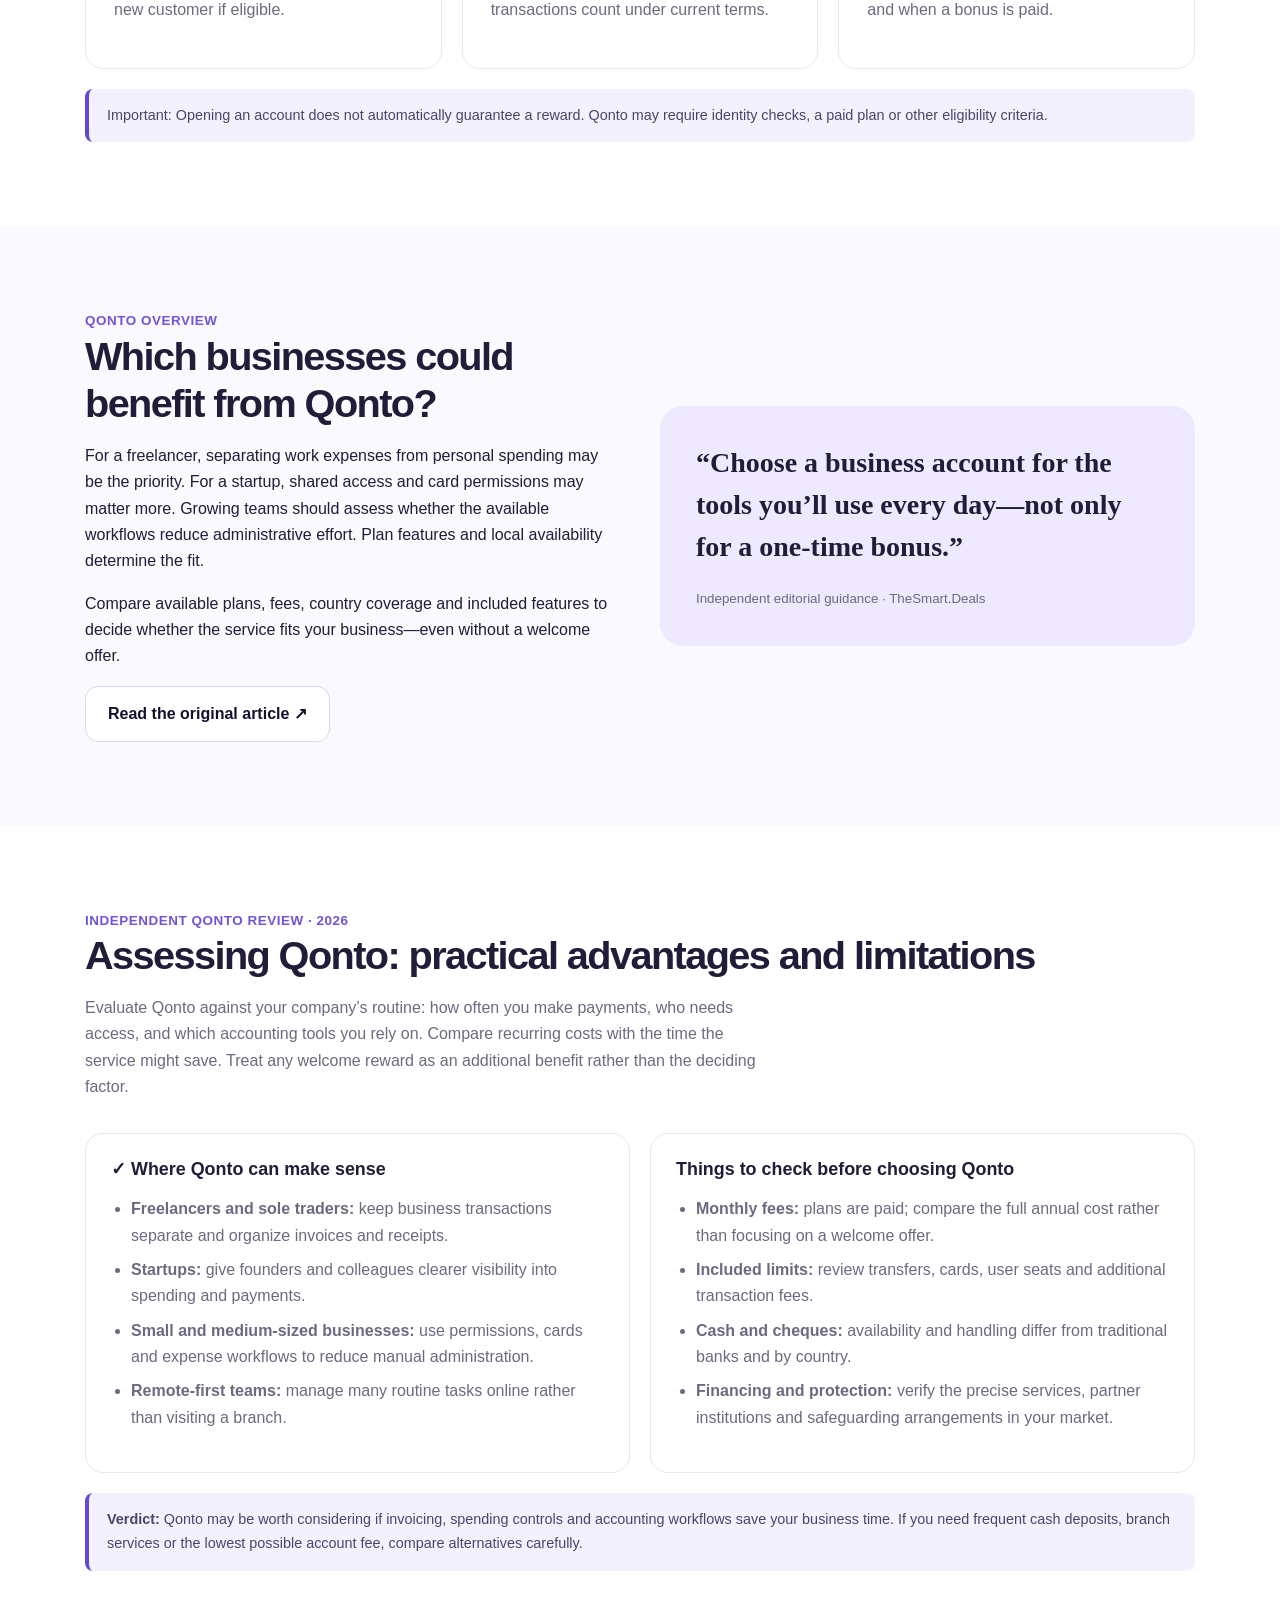
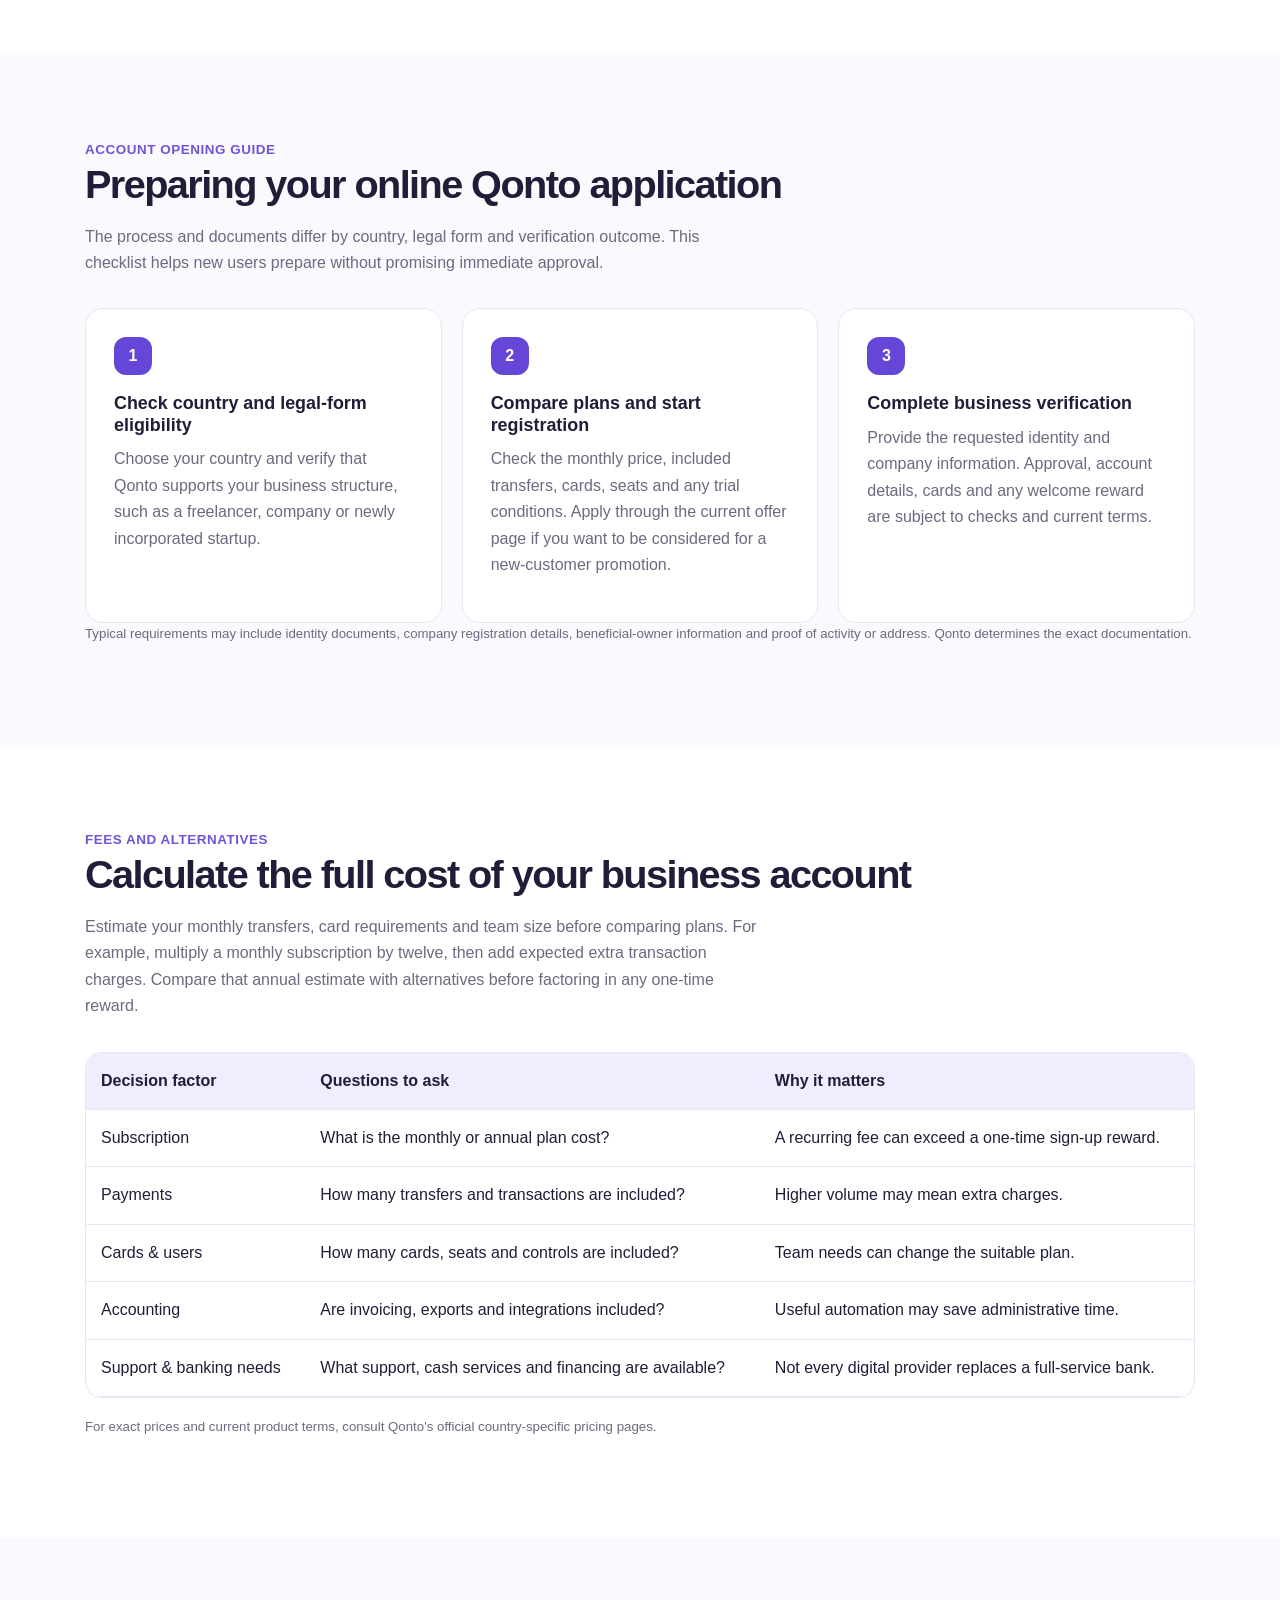
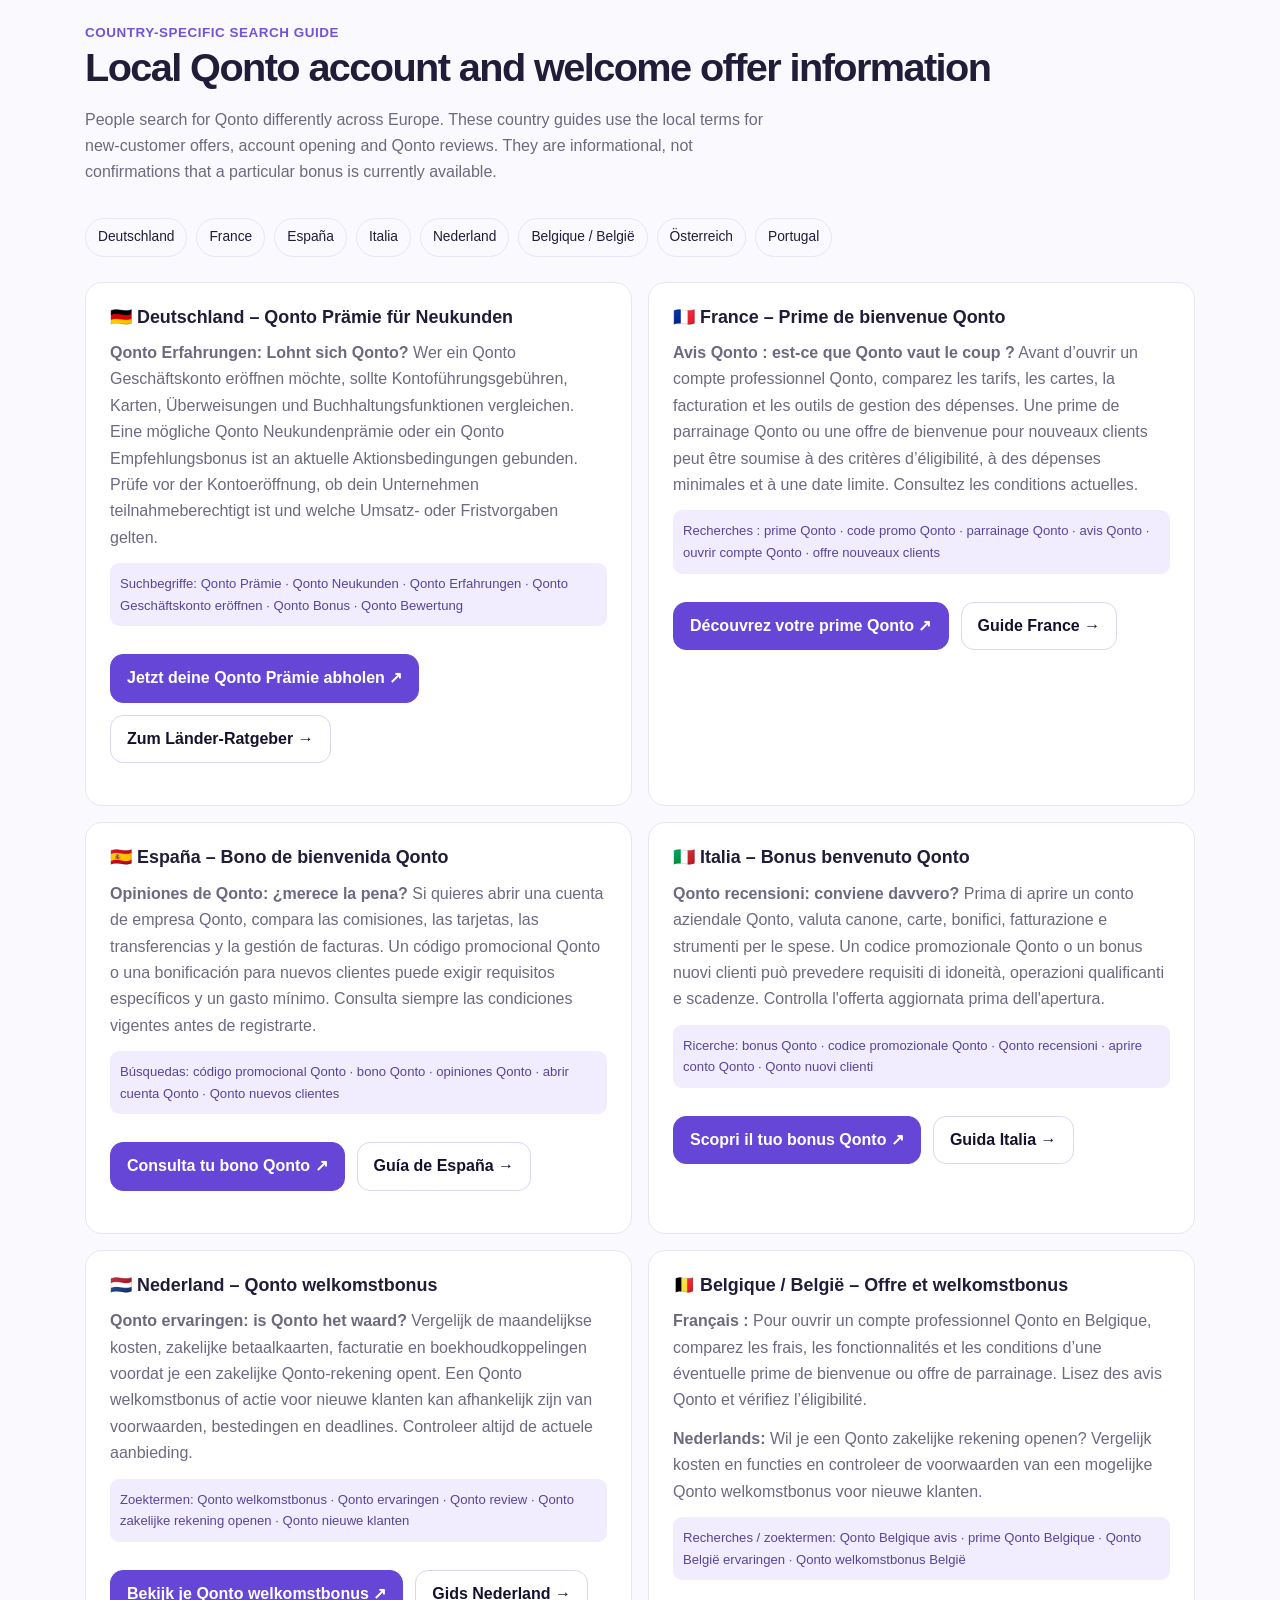
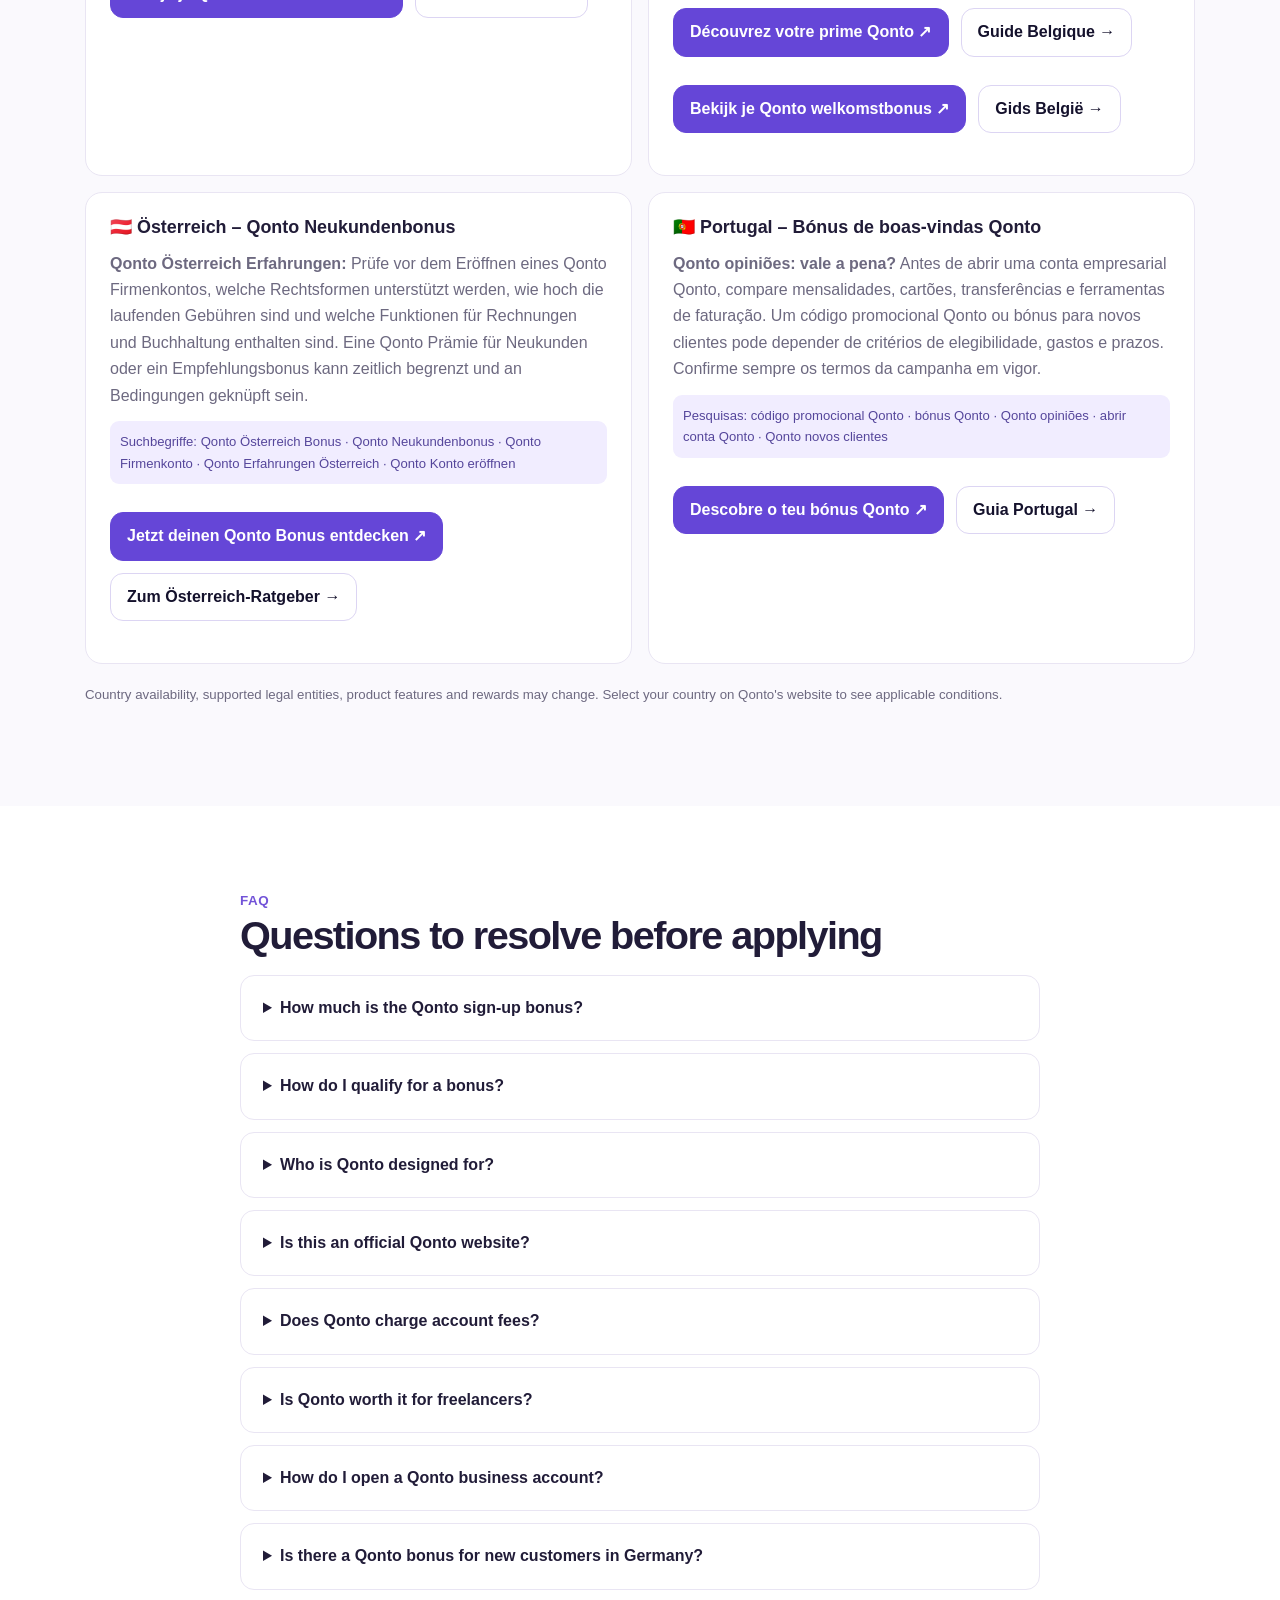
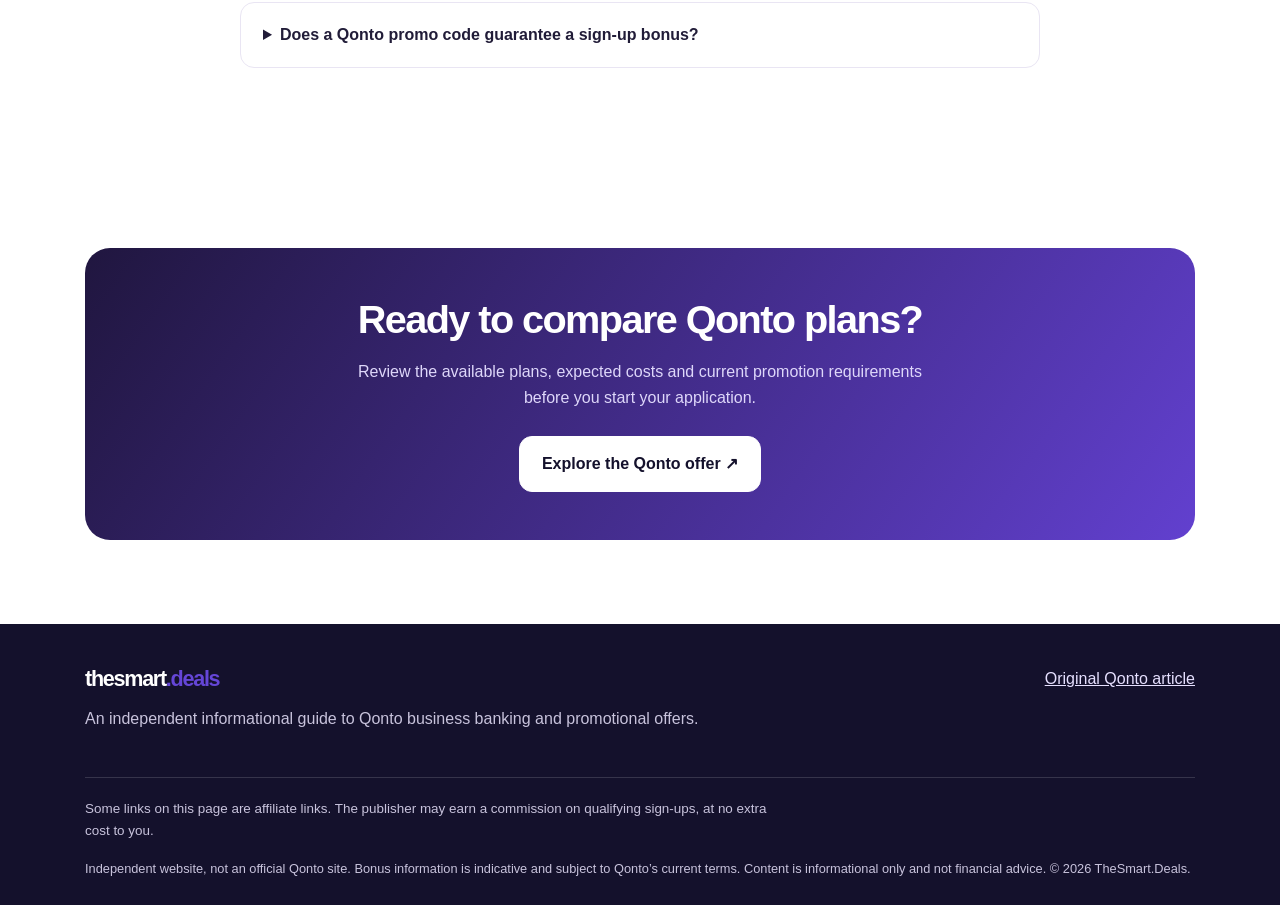
==== commit bd0ef114: "Add files via upload" ====
--- a/index.html
+++ b/index.html
@@ -1,29 +1,29 @@
 <!DOCTYPE html>
-<html lang="en"><head><meta charset="utf-8"/><meta content="width=device-width, initial-scale=1" name="viewport"/><title>Qonto Business Account 2026: Fees, Features and Welcome Offer Guide</title><meta content="Compare Qonto for your business in 2026: assess everyday banking costs, prepare for account registration and check country-specific welcome offer requirements." name="description"/><meta content="index,follow,max-image-preview:large" name="robots"/><meta content="#14112c" name="theme-color"/><link href="https://banking-insider.github.io/qonto/" rel="canonical"/><meta content="website" property="og:type"/><meta content="Qonto Business Account 2026: Fees, Features and Welcome Offer Guide" property="og:title"/><meta content="Compare Qonto for your business in 2026: assess everyday banking costs, prepare for account registration and check country-specific welcome offer requirements." property="og:description"/><meta content="https://banking-insider.github.io/qonto/" property="og:url"/><meta content="https://static.wixstatic.com/media/d2620f_a64b2c2d84014b3da9fdb971f365632b~mv2.png" property="og:image"/><meta content="summary_large_image" name="twitter:card"/><meta content="https://static.wixstatic.com/media/d2620f_a64b2c2d84014b3da9fdb971f365632b~mv2.png" name="twitter:image"/><link href="./assets/favicon.svg" rel="icon" type="image/svg+xml"/><link href="./assets/styles.css" rel="stylesheet"/><script type="application/ld+json">{"@context": "https://schema.org", "@type": "WebPage", "name": "Qonto Business Account 2026: Fees, Features and Welcome Offer Guide", "description": "Compare Qonto for your business in 2026: assess everyday banking costs, prepare for account registration and check country-specific welcome offer requirements.", "url": "https://banking-insider.github.io/qonto/", "isPartOf": {"@type": "WebSite", "name": "TheSmart.Deals Qonto Guide", "url": "https://banking-insider.github.io/qonto/"}}</script><script type="application/ld+json">{"@context": "https://schema.org", "@type": "FAQPage", "mainEntity": [{"@type": "Question", "name": "How much is the Qonto sign-up bonus?", "acceptedAnswer": {"@type": "Answer", "text": "The source article describes potential bonuses of up to €280 in France, up to €100 in Germany, Spain and Portugal, and around €80 in Italy, the Netherlands, Belgium and Austria. These are not guaranteed amounts. Check the current Qonto offer and eligibility rules before opening an account."}}, {"@type": "Question", "name": "How do I qualify for a bonus?", "acceptedAnswer": {"@type": "Answer", "text": "The supplied article describes opening a new account via the referral link and spending €50 with a Qonto card within 60 days. Current terms, qualifying purchases and eligibility may differ, so verify them with Qonto."}}, {"@type": "Question", "name": "Who is Qonto designed for?", "acceptedAnswer": {"@type": "Answer", "text": "Qonto offers business financial tools for freelancers, startups and small and medium-sized businesses, including invoicing, expense management and team cards."}}, {"@type": "Question", "name": "Is this an official Qonto website?", "acceptedAnswer": {"@type": "Answer", "text": "No. This is an independent informational page published by TheSmart.Deals, not an official Qonto website."}}, {"@type": "Question", "name": "Does Qonto charge account fees?", "acceptedAnswer": {"@type": "Answer", "text": "Qonto has paid business account plans. Check current pricing and applicable charges on the official Qonto website before signing up."}}, {"@type": "Question", "name": "Is Qonto worth it for freelancers?", "acceptedAnswer": {"@type": "Answer", "text": "It may be worth it if its business tools save time relative to subscription costs. Compare plans and alternatives."}}, {"@type": "Question", "name": "How do I open a Qonto business account?", "acceptedAnswer": {"@type": "Answer", "text": "Choose your country and plan, apply online, provide requested business documents and complete verification."}}, {"@type": "Question", "name": "Does a Qonto promo code guarantee a sign-up bonus?", "acceptedAnswer": {"@type": "Answer", "text": "No. Rewards are subject to current promotion terms and eligibility."}}]}</script><style id="critical-styles">
+
+<html lang="en"><head><meta charset="utf-8"/><meta content="width=device-width, initial-scale=1" name="viewport"/><title>Qonto Business Account 2026: Fees, Features and Welcome Offer Guide</title><meta content="Compare Qonto for your business in 2026: assess everyday banking costs, prepare for account registration and check country-specific welcome offer requirements." name="description"/><meta content="index,follow,max-image-preview:large" name="robots"/><meta content="#14112c" name="theme-color"/><link href="https://banking-insider.github.io/qonto/" rel="canonical"/><meta content="website" property="og:type"/><meta content="Qonto Business Account 2026: Fees, Features and Welcome Offer Guide" property="og:title"/><meta content="Compare Qonto for your business in 2026: assess everyday banking costs, prepare for account registration and check country-specific welcome offer requirements." property="og:description"/><meta content="https://banking-insider.github.io/qonto/" property="og:url"/><meta content="https://static.wixstatic.com/media/d2620f_a64b2c2d84014b3da9fdb971f365632b~mv2.png" property="og:image"/><meta content="summary_large_image" name="twitter:card"/><meta content="https://static.wixstatic.com/media/d2620f_a64b2c2d84014b3da9fdb971f365632b~mv2.png" name="twitter:image"/><link href="./favicon.svg" rel="icon" type="image/svg+xml"/><link href="./styles.css" rel="stylesheet"/><script type="application/ld+json">{"@context": "https://schema.org", "@type": "WebPage", "name": "Qonto Business Account 2026: Fees, Features and Welcome Offer Guide", "description": "Compare Qonto for your business in 2026: assess everyday banking costs, prepare for account registration and check country-specific welcome offer requirements.", "url": "https://banking-insider.github.io/qonto/", "isPartOf": {"@type": "WebSite", "name": "TheSmart.Deals Qonto Guide", "url": "https://banking-insider.github.io/qonto/"}}</script><script type="application/ld+json">{"@context": "https://schema.org", "@type": "FAQPage", "mainEntity": [{"@type": "Question", "name": "How much is the Qonto sign-up bonus?", "acceptedAnswer": {"@type": "Answer", "text": "The source article describes potential bonuses of up to €280 in France, up to €100 in Germany, Spain and Portugal, and around €80 in Italy, the Netherlands, Belgium and Austria. These are not guaranteed amounts. Check the current Qonto offer and eligibility rules before opening an account."}}, {"@type": "Question", "name": "How do I qualify for a bonus?", "acceptedAnswer": {"@type": "Answer", "text": "The supplied article describes opening a new account via the referral link and spending €50 with a Qonto card within 60 days. Current terms, qualifying purchases and eligibility may differ, so verify them with Qonto."}}, {"@type": "Question", "name": "Who is Qonto designed for?", "acceptedAnswer": {"@type": "Answer", "text": "Qonto offers business financial tools for freelancers, startups and small and medium-sized businesses, including invoicing, expense management and team cards."}}, {"@type": "Question", "name": "Is this an official Qonto website?", "acceptedAnswer": {"@type": "Answer", "text": "No. This is an independent informational page published by TheSmart.Deals, not an official Qonto website."}}, {"@type": "Question", "name": "Does Qonto charge account fees?", "acceptedAnswer": {"@type": "Answer", "text": "Qonto has paid business account plans. Check current pricing and applicable charges on the official Qonto website before signing up."}}, {"@type": "Question", "name": "Is Qonto worth it for freelancers?", "acceptedAnswer": {"@type": "Answer", "text": "It may be worth it if its business tools save time relative to subscription costs. Compare plans and alternatives."}}, {"@type": "Question", "name": "How do I open a Qonto business account?", "acceptedAnswer": {"@type": "Answer", "text": "Choose your country and plan, apply online, provide requested business documents and complete verification."}}, {"@type": "Question", "name": "Does a Qonto promo code guarantee a sign-up bonus?", "acceptedAnswer": {"@type": "Answer", "text": "No. Rewards are subject to current promotion terms and eligibility."}}]}</script><style id="critical-styles">
 :root{--navy:#14112c;--violet:#6546d7;--lav:#f1edff;--ink:#211c38;--muted:#6d6980;--line:#e9e5f3;--bg:#faf9fd}*{box-sizing:border-box}html{scroll-behavior:smooth}body{margin:0;background:#fff;color:var(--ink);font-family:'DM Sans',Arial,sans-serif;line-height:1.65}h1,h2,h3,.logo{font-family:Manrope,Arial,sans-serif;line-height:1.2}h1{font-size:clamp(2.45rem,5vw,4.7rem);letter-spacing:-.055em;margin:18px 0 22px}h2{font-size:clamp(1.85rem,3.1vw,2.65rem);letter-spacing:-.04em;margin:0 0 15px}h3{font-size:1.12rem;margin:0 0 10px}p{margin:0 0 16px}a{color:inherit}.container{max-width:1160px;margin:auto;padding:0 25px}.nav{position:sticky;top:0;background:#fffefef2;backdrop-filter:blur(16px);border-bottom:1px solid var(--line);z-index:20}.nav-inner{min-height:75px;display:flex;align-items:center;justify-content:space-between;gap:20px}.logo{text-decoration:none;font-weight:800;font-size:1.35rem;letter-spacing:-.06em;color:var(--navy)}.logo b{color:var(--violet)}.nav-links{display:flex;align-items:center;gap:25px;font-size:.9rem;font-weight:700}.nav-links a{text-decoration:none}.nav-links a:hover{color:var(--violet)}.btn{display:inline-flex;align-items:center;justify-content:center;gap:8px;border-radius:13px;padding:14px 22px;text-decoration:none;font-weight:800;background:var(--violet);color:white;border:1px solid var(--violet);transition:transform .2s,background .2s}.btn:hover{transform:translateY(-2px);background:#5233bf}.btn.secondary{background:white;color:var(--navy);border-color:#dcd5f3}.btn.small{padding:10px 16px}.hero{background:radial-gradient(circle at 85% 12%,#e7dfff 0,transparent 38%),linear-gradient(120deg,#f8f6ff,#fff);padding:82px 0 72px}.hero-grid{display:grid;grid-template-columns:1.05fr .95fr;align-items:center;gap:45px}.eyebrow{display:inline-flex;gap:7px;align-items:center;border-radius:100px;padding:7px 13px;background:#ece7ff;color:#5033b7;font-weight:800;font-size:.8rem;letter-spacing:.04em;text-transform:uppercase}.lead{font-size:1.13rem;color:#57526b;max-width:600px}.actions{display:flex;flex-wrap:wrap;gap:12px;margin:28px 0 18px}.fine{font-size:.83rem;color:var(--muted)}.hero-visual{border-radius:26px;overflow:hidden;background:linear-gradient(135deg,#22184c,#7655e8);box-shadow:0 25px 60px #3c2a8e28;min-height:320px;display:flex;align-items:center;justify-content:center}.hero-visual img{width:100%;height:auto;display:block}.visual-fallback{color:white;text-align:center;padding:35px}.visual-fallback strong{font:800 3rem Manrope}.visual-fallback p{color:#e7dfff}.hero-visual img:not([src]){display:none}.statbar{display:grid;grid-template-columns:repeat(3,1fr);gap:15px;margin-top:35px}.stat{border:1px solid var(--line);background:#fff;border-radius:15px;padding:17px}.stat strong{display:block;color:var(--navy);font:800 1.4rem Manrope}.stat span{font-size:.82rem;color:var(--muted)}section.section{padding:84px 0}.section.alt{background:var(--bg)}.section-intro{max-width:680px;color:var(--muted);margin-bottom:32px}.grid{display:grid;grid-template-columns:repeat(3,1fr);gap:18px}.card{padding:27px;border-radius:19px;border:1px solid var(--line);background:white;box-shadow:0 8px 25px #28204407}.card .symbol{width:46px;height:46px;border-radius:13px;display:grid;place-items:center;background:var(--lav);font-size:1.35rem;margin-bottom:18px}.card p{color:var(--muted);font-size:.94rem;margin:0}.bonus-panel{background:var(--navy);color:#fff;border-radius:25px;padding:38px;margin-top:28px}.bonus-panel p{color:#d8d2ef}.country-grid{display:grid;grid-template-columns:repeat(4,1fr);gap:12px;margin-top:24px}.country{border:1px solid #ffffff30;border-radius:14px;padding:16px;background:#ffffff0c}.country b{display:block;font-size:1.2rem}.country span{font-size:.88rem;color:#e4dcff}.steps{display:grid;grid-template-columns:repeat(3,1fr);gap:20px;counter-reset:step}.step{position:relative;padding:28px;border:1px solid var(--line);border-radius:18px;background:white}.step:before{counter-increment:step;content:counter(step);width:38px;height:38px;display:grid;place-items:center;background:var(--violet);color:#fff;border-radius:12px;font-weight:800;margin-bottom:18px}.step p{color:var(--muted)}.split{display:grid;grid-template-columns:1fr 1fr;gap:40px;align-items:center}.quote{background:#eee9ff;border-radius:23px;padding:36px}.quote blockquote{margin:0;font:700 clamp(1.2rem,2.5vw,1.75rem)/1.5 Manrope}.quote small{display:block;margin-top:20px;color:var(--muted)}details{border:1px solid var(--line);background:#fff;border-radius:14px;padding:19px 22px;margin-bottom:12px}summary{font-weight:800;cursor:pointer}details p{color:var(--muted);margin:13px 0 0}.cta{background:linear-gradient(125deg,#20163f,#6240cf);color:white;border-radius:25px;padding:48px;text-align:center}.cta p{color:#ded7fa;max-width:600px;margin:0 auto 24px}.cta .btn{background:#fff;color:var(--navy);border-color:#fff}.footer{background:#14112c;color:#c8c3dc;padding:42px 0 25px}.footer a{color:#e6e0ff}.footer-top{display:flex;justify-content:space-between;gap:25px;flex-wrap:wrap}.footer .logo{color:#fff}.disclosure{border-top:1px solid #ffffff25;margin-top:28px;padding-top:20px;font-size:.84rem}.footer small{font-size:.8rem}.footer p{max-width:700px}.tag{color:#7253d8;font-weight:800;font-size:.84rem;letter-spacing:.04em;text-transform:uppercase}.note{background:#f4f1ff;border-left:4px solid var(--violet);padding:15px 18px;border-radius:8px;font-size:.9rem;color:#4c4466;margin-top:20px}@media(max-width:850px){.hero-grid,.split{grid-template-columns:1fr}.grid,.steps{grid-template-columns:repeat(2,1fr)}.country-grid{grid-template-columns:repeat(2,1fr)}.nav-links>a:not(.btn){display:none}.hero{padding:55px 0}.hero-visual{min-height:220px}}@media(max-width:560px){.grid,.steps,.statbar{grid-template-columns:1fr}.country-grid{grid-template-columns:repeat(2,1fr)}.hero{padding:45px 0}.section.section{padding:55px 0}.bonus-panel,.cta{padding:26px}.nav-inner{min-height:67px}.nav-links .btn{font-size:.82rem;padding:10px 12px}.container{padding:0 18px}}
 
 /* Critical CSS is also embedded in index.html so the page stays styled if assets are omitted. */
 .review-grid{display:grid;grid-template-columns:repeat(2,minmax(0,1fr));gap:20px}.review-box{border:1px solid var(--line);border-radius:18px;padding:25px;background:#fff}.review-box p,.review-box li{color:var(--muted)}.review-box ul{padding-left:20px}.review-box li{margin-bottom:8px}.language-grid{display:grid;grid-template-columns:repeat(2,minmax(0,1fr));gap:16px}.language-card{border:1px solid var(--line);border-radius:17px;padding:24px;background:white}.language-card h3{margin-bottom:12px}.language-card p{color:var(--muted);margin-bottom:12px}.language-card .keywords{font-size:.82rem;color:#55469b;background:var(--lav);padding:10px;border-radius:9px;overflow-wrap:anywhere}.comparison{width:100%;border-collapse:collapse;min-width:560px}.comparison th,.comparison td{padding:15px;text-align:left;border-bottom:1px solid var(--line)}.comparison th{background:var(--lav)}.table-scroll{overflow-x:auto;border:1px solid var(--line);border-radius:16px}.jump-links{display:flex;flex-wrap:wrap;gap:9px;margin:18px 0 25px}.jump-links a{padding:7px 12px;border-radius:20px;border:1px solid var(--line);text-decoration:none;font-size:.86rem}.jump-links a:hover{border-color:var(--violet)}@media(max-width:700px){.review-grid,.language-grid{grid-template-columns:1fr}}
-</style></head><body>
+</style><link href="https://banking-insider.github.io/qonto/qonto-de-neukundenpraemie.html" hreflang="de-DE" rel="alternate"/><link href="https://banking-insider.github.io/qonto/qonto-fr-prime-bienvenue.html" hreflang="fr-FR" rel="alternate"/><link href="https://banking-insider.github.io/qonto/qonto-es-bono-bienvenida.html" hreflang="es-ES" rel="alternate"/><link href="https://banking-insider.github.io/qonto/qonto-it-bonus-benvenuto.html" hreflang="it-IT" rel="alternate"/><link href="https://banking-insider.github.io/qonto/qonto-nl-welkomstbonus.html" hreflang="nl-NL" rel="alternate"/><link href="https://banking-insider.github.io/qonto/qonto-fr-be-prime-bienvenue.html" hreflang="fr-BE" rel="alternate"/><link href="https://banking-insider.github.io/qonto/qonto-nl-be-welkomstbonus.html" hreflang="nl-BE" rel="alternate"/><link href="https://banking-insider.github.io/qonto/qonto-at-neukundenbonus.html" hreflang="de-AT" rel="alternate"/><link href="https://banking-insider.github.io/qonto/qonto-pt-bonus-boas-vindas.html" hreflang="pt-PT" rel="alternate"/><link href="https://banking-insider.github.io/qonto/" hreflang="x-default" rel="alternate"/><link href="https://banking-insider.github.io/qonto/" hreflang="en" rel="alternate"/></head><body>
 <header class="nav"><div class="container nav-inner"><a class="logo" href="#top">the<span>smart</span><b>.deals</b> <span style="font-size:.67rem;font-weight:600;letter-spacing:0;color:#746c91"> / Qonto guide</span></a><nav aria-label="Main navigation" class="nav-links"><a href="#benefits">Benefits</a><a href="#review-deep">Review</a><a href="#countries">Countries</a><a href="#bonus">Bonus</a><a href="#how">How it works</a><a href="#faq">FAQ</a><a class="btn small" href="https://qonto.com/r/1wpbuc" rel="sponsored noopener noreferrer" target="_blank">Explore Qonto ↗</a></nav></div></header>
 <main id="top"><section class="hero"><div class="container hero-grid"><div><span class="eyebrow">✦ Business banking offer guide · 2026</span><h1>Qonto Review 2026: <span style="color:var(--violet)">Is It Worth It?</span> Account Opening &amp; New Customer Bonus</h1><p class="lead">Start with your everyday business needs: payment volume, team access and bookkeeping. This guide helps you assess Qonto’s costs and features, prepare your application and understand which welcome offers may apply.</p><div class="actions"><a class="btn" href="https://qonto.com/r/1wpbuc" rel="sponsored noopener noreferrer" target="_blank">Check the Qonto offer ↗</a><a class="btn secondary" href="#how">How the bonus works ↓</a></div><p class="fine">Bonus amounts vary by country, account eligibility and current promotion terms. Offers may change.</p></div><div><div class="hero-visual"><img alt="Qonto business Mastercard and sign-up bonus promotional banner" height="700" loading="eager" onerror="this.style.display='none';this.nextElementSibling.style.display='block'" src="https://static.wixstatic.com/media/d2620f_a64b2c2d84014b3da9fdb971f365632b~mv2.png" width="900"/><div class="visual-fallback" style="display:none"><strong>Qonto</strong><p>Business banking, made simpler.</p></div></div><div class="statbar"><div class="stat"><strong>€280</strong><span>Potential maximum*</span></div><div class="stat"><strong>8+</strong><span>Countries covered</span></div><div class="stat"><strong>2026</strong><span>Offer guide</span></div></div></div></div></section>
 <section class="section" id="benefits"><div class="container"><div class="tag">Why consider Qonto?</div><h2>Tools for everyday business finance</h2><p class="section-intro">Alongside business payments, Qonto provides tools for handling invoices, expenses and administrative tasks. Check which functions are included in your local plan.</p><div class="grid"><article class="card"><div class="symbol">⚡</div><h3>Online account setup</h3><p>A digital onboarding experience designed to help businesses get started without a branch visit.</p></article><article class="card"><div class="symbol">🧾</div><h3>Invoicing &amp; expenses</h3><p>Manage invoices, receipts and spending activity from a central workspace.</p></article><article class="card"><div class="symbol">👥</div><h3>Team collaboration</h3><p>Assign cards and permissions to help keep business spending organized.</p></article><article class="card"><div class="symbol">🔗</div><h3>Accounting workflows</h3><p>Connect financial processes with supported bookkeeping and accounting tools.</p></article><article class="card"><div class="symbol">💳</div><h3>Physical &amp; virtual cards</h3><p>Organize purchases with business cards and spending controls.</p></article><article class="card"><div class="symbol">🔔</div><h3>Payment visibility</h3><p>Track activity with transaction records and notifications.</p></article></div></div></section>
-<section class="section alt" id="bonus"><div class="container"><div class="tag">Potential sign-up bonus</div><h2>Compare indicative welcome offers across Europe</h2><p class="section-intro">The amounts below are reproduced from the supplied 2026 article as indicative promotional figures—not guaranteed payouts or verified live offers.</p><div class="bonus-panel"><h2>Up to €280 in selected markets</h2><p>Actual rewards, eligibility and deadlines are determined by Qonto. Confirm the current offer on the destination page.</p><div class="country-grid"><div class="country"><span>🇫🇷 France</span><b>Up to €280</b></div><div class="country"><span>🇩🇪 Germany</span><b>Up to €100</b></div><div class="country"><span>🇪🇸 Spain</span><b>Up to €100</b></div><div class="country"><span>🇵🇹 Portugal</span><b>Up to €100</b></div><div class="country"><span>🇮🇹 Italy</span><b>Around €80</b></div><div class="country"><span>🇳🇱 Netherlands</span><b>Around €80</b></div><div class="country"><span>🇧🇪 Belgium</span><b>Around €80</b></div><div class="country"><span>🇦🇹 Austria</span><b>Around €80</b></div></div><div class="actions"><a class="btn" href="https://qonto.com/r/1wpbuc" rel="sponsored noopener noreferrer" style="background:white;color:#241746;border-color:white" target="_blank">View current eligibility ↗</a></div><small>Other countries may have different offers or no offer. Do not assume every customer qualifies.</small></div></div></section>
+<section class="section alt" id="bonus"><div class="container"><div class="tag">Potential sign-up bonus</div><h2>Compare indicative welcome offers across Europe</h2><p class="section-intro">The amounts below are reproduced from the supplied 2026 article as indicative promotional figures—not guaranteed payouts or verified live offers.</p><div class="bonus-panel"><h2>Up to €280 in selected markets</h2><p>Actual rewards, eligibility and deadlines are determined by Qonto. Confirm the current offer on the destination page.</p><div class="country-grid"><div class="country"><span>🇫🇷 France</span><b>Up to €280</b><div style="margin-top:10px"><a class="btn small" href="https://qonto.com/r/1wpbuc" rel="sponsored noopener noreferrer" target="_blank">Découvrez votre prime Qonto ↗</a></div></div><div class="country"><span>🇩🇪 Germany</span><b>Up to €100</b><div style="margin-top:10px"><a class="btn small" href="https://qonto.com/r/1wpbuc" rel="sponsored noopener noreferrer" target="_blank">Jetzt deine Qonto Prämie abholen ↗</a></div></div><div class="country"><span>🇪🇸 Spain</span><b>Up to €100</b><div style="margin-top:10px"><a class="btn small" href="https://qonto.com/r/1wpbuc" rel="sponsored noopener noreferrer" target="_blank">Consulta tu bono Qonto ↗</a></div></div><div class="country"><span>🇵🇹 Portugal</span><b>Up to €100</b><div style="margin-top:10px"><a class="btn small" href="https://qonto.com/r/1wpbuc" rel="sponsored noopener noreferrer" target="_blank">Descobre o teu bónus Qonto ↗</a></div></div><div class="country"><span>🇮🇹 Italy</span><b>Around €80</b><div style="margin-top:10px"><a class="btn small" href="https://qonto.com/r/1wpbuc" rel="sponsored noopener noreferrer" target="_blank">Scopri il tuo bonus Qonto ↗</a></div></div><div class="country"><span>🇳🇱 Netherlands</span><b>Around €80</b><div style="margin-top:10px"><a class="btn small" href="https://qonto.com/r/1wpbuc" rel="sponsored noopener noreferrer" target="_blank">Bekijk je Qonto welkomstbonus ↗</a></div></div><div class="country"><span>🇧🇪 Belgium</span><b>Around €80</b><div style="margin-top:10px"><a class="btn small" href="https://qonto.com/r/1wpbuc" rel="sponsored noopener noreferrer" target="_blank">Découvrez votre prime Qonto ↗</a></div></div><div class="country"><span>🇦🇹 Austria</span><b>Around €80</b><div style="margin-top:10px"><a class="btn small" href="https://qonto.com/r/1wpbuc" rel="sponsored noopener noreferrer" target="_blank">Jetzt deinen Qonto Bonus entdecken ↗</a></div></div></div><div class="actions"><a class="btn" href="https://qonto.com/r/1wpbuc" rel="sponsored noopener noreferrer" style="background:white;color:#241746;border-color:white" target="_blank">View current eligibility ↗</a></div><small>Other countries may have different offers or no offer. Do not assume every customer qualifies.</small></div></div></section>
 <section class="section" id="how"><div class="container"><div class="tag">Getting started</div><h2>Three steps to check welcome reward eligibility</h2><p class="section-intro">These are the steps described in the source article. Always follow the latest instructions and terms presented by Qonto.</p><div class="steps"><div class="step"><h3>Open an eligible account</h3><p>Follow the Qonto offer link, select your country and complete the application as a new customer if eligible.</p></div><div class="step"><h3>Meet the spending condition</h3><p>The supplied article describes €50 in card spending within 60 days. Confirm which transactions count under current terms.</p></div><div class="step"><h3>Receive any qualifying reward</h3><p>If you meet the applicable promotion requirements, Qonto determines whether and when a bonus is paid.</p></div></div><div class="note">Important: Opening an account does not automatically guarantee a reward. Qonto may require identity checks, a paid plan or other eligibility criteria.</div></div></section>
 <section class="section alt" id="review"><div class="container split"><div><div class="tag">Qonto overview</div><h2>Which businesses could benefit from Qonto?</h2><p>For a freelancer, separating work expenses from personal spending may be the priority. For a startup, shared access and card permissions may matter more. Growing teams should assess whether the available workflows reduce administrative effort. Plan features and local availability determine the fit.</p><p>Compare available plans, fees, country coverage and included features to decide whether the service fits your business—even without a welcome offer.</p><a class="btn secondary" href="https://www.thesmart.deals/qonto" rel="noopener noreferrer" target="_blank">Read the original article ↗</a></div><div class="quote"><blockquote>“Choose a business account for the tools you’ll use every day—not only for a one-time bonus.”</blockquote><small>Independent editorial guidance · TheSmart.Deals</small></div></div></section>
-
 <section class="section" id="review-deep"><div class="container"><div class="tag">Independent Qonto review · 2026</div><h2>Assessing Qonto: practical advantages and limitations</h2><p class="section-intro">Evaluate Qonto against your company’s routine: how often you make payments, who needs access, and which accounting tools you rely on. Compare recurring costs with the time the service might save. Treat any welcome reward as an additional benefit rather than the deciding factor.</p><div class="review-grid"><article class="review-box"><h3>✓ Where Qonto can make sense</h3><ul><li><strong>Freelancers and sole traders:</strong> keep business transactions separate and organize invoices and receipts.</li><li><strong>Startups:</strong> give founders and colleagues clearer visibility into spending and payments.</li><li><strong>Small and medium-sized businesses:</strong> use permissions, cards and expense workflows to reduce manual administration.</li><li><strong>Remote-first teams:</strong> manage many routine tasks online rather than visiting a branch.</li></ul></article><article class="review-box"><h3>Things to check before choosing Qonto</h3><ul><li><strong>Monthly fees:</strong> plans are paid; compare the full annual cost rather than focusing on a welcome offer.</li><li><strong>Included limits:</strong> review transfers, cards, user seats and additional transaction fees.</li><li><strong>Cash and cheques:</strong> availability and handling differ from traditional banks and by country.</li><li><strong>Financing and protection:</strong> verify the precise services, partner institutions and safeguarding arrangements in your market.</li></ul></article></div><div class="note"><strong>Verdict:</strong> Qonto may be worth considering if invoicing, spending controls and accounting workflows save your business time. If you need frequent cash deposits, branch services or the lowest possible account fee, compare alternatives carefully.</div></div></section>
 <section class="section alt" id="account-opening"><div class="container"><div class="tag">Account opening guide</div><h2>Preparing your online Qonto application</h2><p class="section-intro">The process and documents differ by country, legal form and verification outcome. This checklist helps new users prepare without promising immediate approval.</p><div class="steps"><article class="step"><h3>Check country and legal-form eligibility</h3><p>Choose your country and verify that Qonto supports your business structure, such as a freelancer, company or newly incorporated startup.</p></article><article class="step"><h3>Compare plans and start registration</h3><p>Check the monthly price, included transfers, cards, seats and any trial conditions. Apply through the current offer page if you want to be considered for a new-customer promotion.</p></article><article class="step"><h3>Complete business verification</h3><p>Provide the requested identity and company information. Approval, account details, cards and any welcome reward are subject to checks and current terms.</p></article></div><p class="fine">Typical requirements may include identity documents, company registration details, beneficial-owner information and proof of activity or address. Qonto determines the exact documentation.</p></div></section>
 <section class="section" id="fees"><div class="container"><div class="tag">Fees and alternatives</div><h2>Calculate the full cost of your business account</h2><p class="section-intro">Estimate your monthly transfers, card requirements and team size before comparing plans. For example, multiply a monthly subscription by twelve, then add expected extra transaction charges. Compare that annual estimate with alternatives before factoring in any one-time reward.</p><div class="table-scroll"><table class="comparison"><thead><tr><th>Decision factor</th><th>Questions to ask</th><th>Why it matters</th></tr></thead><tbody><tr><td>Subscription</td><td>What is the monthly or annual plan cost?</td><td>A recurring fee can exceed a one-time sign-up reward.</td></tr><tr><td>Payments</td><td>How many transfers and transactions are included?</td><td>Higher volume may mean extra charges.</td></tr><tr><td>Cards &amp; users</td><td>How many cards, seats and controls are included?</td><td>Team needs can change the suitable plan.</td></tr><tr><td>Accounting</td><td>Are invoicing, exports and integrations included?</td><td>Useful automation may save administrative time.</td></tr><tr><td>Support &amp; banking needs</td><td>What support, cash services and financing are available?</td><td>Not every digital provider replaces a full-service bank.</td></tr></tbody></table></div><p class="fine" style="margin-top:18px">For exact prices and current product terms, consult Qonto's official country-specific pricing pages.</p></div></section>
 <section class="section alt" id="countries"><div class="container"><div class="tag">Country-specific search guide</div><h2>Local Qonto account and welcome offer information</h2><p class="section-intro">People search for Qonto differently across Europe. These country guides use the local terms for new-customer offers, account opening and Qonto reviews. They are informational, not confirmations that a particular bonus is currently available.</p><div class="jump-links"><a href="#de">Deutschland</a><a href="#fr">France</a><a href="#es">España</a><a href="#it">Italia</a><a href="#nl">Nederland</a><a href="#be">Belgique / België</a><a href="#at">Österreich</a><a href="#pt">Portugal</a></div><div class="language-grid">
-<article class="language-card" id="de" lang="de"><h3>🇩🇪 Deutschland – Qonto Prämie für Neukunden</h3><p><strong>Qonto Erfahrungen: Lohnt sich Qonto?</strong> Wer ein Qonto Geschäftskonto eröffnen möchte, sollte Kontoführungsgebühren, Karten, Überweisungen und Buchhaltungsfunktionen vergleichen. Eine mögliche Qonto Neukundenprämie oder ein Qonto Empfehlungsbonus ist an aktuelle Aktionsbedingungen gebunden. Prüfe vor der Kontoeröffnung, ob dein Unternehmen teilnahmeberechtigt ist und welche Umsatz- oder Fristvorgaben gelten.</p><p class="keywords">Suchbegriffe: Qonto Prämie · Qonto Neukunden · Qonto Erfahrungen · Qonto Geschäftskonto eröffnen · Qonto Bonus · Qonto Bewertung</p></article>
-<article class="language-card" id="fr" lang="fr"><h3>🇫🇷 France – Prime de bienvenue Qonto</h3><p><strong>Avis Qonto : est-ce que Qonto vaut le coup ?</strong> Avant d’ouvrir un compte professionnel Qonto, comparez les tarifs, les cartes, la facturation et les outils de gestion des dépenses. Une prime de parrainage Qonto ou une offre de bienvenue pour nouveaux clients peut être soumise à des critères d’éligibilité, à des dépenses minimales et à une date limite. Consultez les conditions actuelles.</p><p class="keywords">Recherches : prime Qonto · code promo Qonto · parrainage Qonto · avis Qonto · ouvrir compte Qonto · offre nouveaux clients</p></article>
-<article class="language-card" id="es" lang="es"><h3>🇪🇸 España – Bono de bienvenida Qonto</h3><p><strong>Opiniones de Qonto: ¿merece la pena?</strong> Si quieres abrir una cuenta de empresa Qonto, compara las comisiones, las tarjetas, las transferencias y la gestión de facturas. Un código promocional Qonto o una bonificación para nuevos clientes puede exigir requisitos específicos y un gasto mínimo. Consulta siempre las condiciones vigentes antes de registrarte.</p><p class="keywords">Búsquedas: código promocional Qonto · bono Qonto · opiniones Qonto · abrir cuenta Qonto · Qonto nuevos clientes</p></article>
-<article class="language-card" id="it" lang="it"><h3>🇮🇹 Italia – Bonus benvenuto Qonto</h3><p><strong>Qonto recensioni: conviene davvero?</strong> Prima di aprire un conto aziendale Qonto, valuta canone, carte, bonifici, fatturazione e strumenti per le spese. Un codice promozionale Qonto o un bonus nuovi clienti può prevedere requisiti di idoneità, operazioni qualificanti e scadenze. Controlla l'offerta aggiornata prima dell'apertura.</p><p class="keywords">Ricerche: bonus Qonto · codice promozionale Qonto · Qonto recensioni · aprire conto Qonto · Qonto nuovi clienti</p></article>
-<article class="language-card" id="nl" lang="nl"><h3>🇳🇱 Nederland – Qonto welkomstbonus</h3><p><strong>Qonto ervaringen: is Qonto het waard?</strong> Vergelijk de maandelijkse kosten, zakelijke betaalkaarten, facturatie en boekhoudkoppelingen voordat je een zakelijke Qonto-rekening opent. Een Qonto welkomstbonus of actie voor nieuwe klanten kan afhankelijk zijn van voorwaarden, bestedingen en deadlines. Controleer altijd de actuele aanbieding.</p><p class="keywords">Zoektermen: Qonto welkomstbonus · Qonto ervaringen · Qonto review · Qonto zakelijke rekening openen · Qonto nieuwe klanten</p></article>
-<article class="language-card" id="be"><h3>🇧🇪 Belgique / België – Offre et welkomstbonus</h3><p lang="fr"><strong>Français :</strong> Pour ouvrir un compte professionnel Qonto en Belgique, comparez les frais, les fonctionnalités et les conditions d’une éventuelle prime de bienvenue ou offre de parrainage. Lisez des avis Qonto et vérifiez l’éligibilité.</p><p lang="nl"><strong>Nederlands:</strong> Wil je een Qonto zakelijke rekening openen? Vergelijk kosten en functies en controleer de voorwaarden van een mogelijke Qonto welkomstbonus voor nieuwe klanten.</p><p class="keywords">Recherches / zoektermen: Qonto Belgique avis · prime Qonto Belgique · Qonto België ervaringen · Qonto welkomstbonus België</p></article>
-<article class="language-card" id="at" lang="de-AT"><h3>🇦🇹 Österreich – Qonto Neukundenbonus</h3><p><strong>Qonto Österreich Erfahrungen:</strong> Prüfe vor dem Eröffnen eines Qonto Firmenkontos, welche Rechtsformen unterstützt werden, wie hoch die laufenden Gebühren sind und welche Funktionen für Rechnungen und Buchhaltung enthalten sind. Eine Qonto Prämie für Neukunden oder ein Empfehlungsbonus kann zeitlich begrenzt und an Bedingungen geknüpft sein.</p><p class="keywords">Suchbegriffe: Qonto Österreich Bonus · Qonto Neukundenbonus · Qonto Firmenkonto · Qonto Erfahrungen Österreich · Qonto Konto eröffnen</p></article>
-<article class="language-card" id="pt" lang="pt"><h3>🇵🇹 Portugal – Bónus de boas-vindas Qonto</h3><p><strong>Qonto opiniões: vale a pena?</strong> Antes de abrir uma conta empresarial Qonto, compare mensalidades, cartões, transferências e ferramentas de faturação. Um código promocional Qonto ou bónus para novos clientes pode depender de critérios de elegibilidade, gastos e prazos. Confirme sempre os termos da campanha em vigor.</p><p class="keywords">Pesquisas: código promocional Qonto · bónus Qonto · Qonto opiniões · abrir conta Qonto · Qonto novos clientes</p></article>
+<article class="language-card" id="de" lang="de"><h3>🇩🇪 Deutschland – Qonto Prämie für Neukunden</h3><p><strong>Qonto Erfahrungen: Lohnt sich Qonto?</strong> Wer ein Qonto Geschäftskonto eröffnen möchte, sollte Kontoführungsgebühren, Karten, Überweisungen und Buchhaltungsfunktionen vergleichen. Eine mögliche Qonto Neukundenprämie oder ein Qonto Empfehlungsbonus ist an aktuelle Aktionsbedingungen gebunden. Prüfe vor der Kontoeröffnung, ob dein Unternehmen teilnahmeberechtigt ist und welche Umsatz- oder Fristvorgaben gelten.</p><p class="keywords">Suchbegriffe: Qonto Prämie · Qonto Neukunden · Qonto Erfahrungen · Qonto Geschäftskonto eröffnen · Qonto Bonus · Qonto Bewertung</p><div class="actions"><a class="btn small" href="https://qonto.com/r/1wpbuc" rel="sponsored noopener noreferrer" target="_blank">Jetzt deine Qonto Prämie abholen ↗</a><a class="btn secondary small" href="./qonto-de-neukundenpraemie.html">Zum Länder-Ratgeber →</a></div></article>
+<article class="language-card" id="fr" lang="fr"><h3>🇫🇷 France – Prime de bienvenue Qonto</h3><p><strong>Avis Qonto : est-ce que Qonto vaut le coup ?</strong> Avant d’ouvrir un compte professionnel Qonto, comparez les tarifs, les cartes, la facturation et les outils de gestion des dépenses. Une prime de parrainage Qonto ou une offre de bienvenue pour nouveaux clients peut être soumise à des critères d’éligibilité, à des dépenses minimales et à une date limite. Consultez les conditions actuelles.</p><p class="keywords">Recherches : prime Qonto · code promo Qonto · parrainage Qonto · avis Qonto · ouvrir compte Qonto · offre nouveaux clients</p><div class="actions"><a class="btn small" href="https://qonto.com/r/1wpbuc" rel="sponsored noopener noreferrer" target="_blank">Découvrez votre prime Qonto ↗</a><a class="btn secondary small" href="./qonto-fr-prime-bienvenue.html">Guide France →</a></div></article>
+<article class="language-card" id="es" lang="es"><h3>🇪🇸 España – Bono de bienvenida Qonto</h3><p><strong>Opiniones de Qonto: ¿merece la pena?</strong> Si quieres abrir una cuenta de empresa Qonto, compara las comisiones, las tarjetas, las transferencias y la gestión de facturas. Un código promocional Qonto o una bonificación para nuevos clientes puede exigir requisitos específicos y un gasto mínimo. Consulta siempre las condiciones vigentes antes de registrarte.</p><p class="keywords">Búsquedas: código promocional Qonto · bono Qonto · opiniones Qonto · abrir cuenta Qonto · Qonto nuevos clientes</p><div class="actions"><a class="btn small" href="https://qonto.com/r/1wpbuc" rel="sponsored noopener noreferrer" target="_blank">Consulta tu bono Qonto ↗</a><a class="btn secondary small" href="./qonto-es-bono-bienvenida.html">Guía de España →</a></div></article>
+<article class="language-card" id="it" lang="it"><h3>🇮🇹 Italia – Bonus benvenuto Qonto</h3><p><strong>Qonto recensioni: conviene davvero?</strong> Prima di aprire un conto aziendale Qonto, valuta canone, carte, bonifici, fatturazione e strumenti per le spese. Un codice promozionale Qonto o un bonus nuovi clienti può prevedere requisiti di idoneità, operazioni qualificanti e scadenze. Controlla l'offerta aggiornata prima dell'apertura.</p><p class="keywords">Ricerche: bonus Qonto · codice promozionale Qonto · Qonto recensioni · aprire conto Qonto · Qonto nuovi clienti</p><div class="actions"><a class="btn small" href="https://qonto.com/r/1wpbuc" rel="sponsored noopener noreferrer" target="_blank">Scopri il tuo bonus Qonto ↗</a><a class="btn secondary small" href="./qonto-it-bonus-benvenuto.html">Guida Italia →</a></div></article>
+<article class="language-card" id="nl" lang="nl"><h3>🇳🇱 Nederland – Qonto welkomstbonus</h3><p><strong>Qonto ervaringen: is Qonto het waard?</strong> Vergelijk de maandelijkse kosten, zakelijke betaalkaarten, facturatie en boekhoudkoppelingen voordat je een zakelijke Qonto-rekening opent. Een Qonto welkomstbonus of actie voor nieuwe klanten kan afhankelijk zijn van voorwaarden, bestedingen en deadlines. Controleer altijd de actuele aanbieding.</p><p class="keywords">Zoektermen: Qonto welkomstbonus · Qonto ervaringen · Qonto review · Qonto zakelijke rekening openen · Qonto nieuwe klanten</p><div class="actions"><a class="btn small" href="https://qonto.com/r/1wpbuc" rel="sponsored noopener noreferrer" target="_blank">Bekijk je Qonto welkomstbonus ↗</a><a class="btn secondary small" href="./qonto-nl-welkomstbonus.html">Gids Nederland →</a></div></article>
+<article class="language-card" id="be"><h3>🇧🇪 Belgique / België – Offre et welkomstbonus</h3><p lang="fr"><strong>Français :</strong> Pour ouvrir un compte professionnel Qonto en Belgique, comparez les frais, les fonctionnalités et les conditions d’une éventuelle prime de bienvenue ou offre de parrainage. Lisez des avis Qonto et vérifiez l’éligibilité.</p><p lang="nl"><strong>Nederlands:</strong> Wil je een Qonto zakelijke rekening openen? Vergelijk kosten en functies en controleer de voorwaarden van een mogelijke Qonto welkomstbonus voor nieuwe klanten.</p><p class="keywords">Recherches / zoektermen: Qonto Belgique avis · prime Qonto Belgique · Qonto België ervaringen · Qonto welkomstbonus België</p><div class="actions"><a class="btn small" href="https://qonto.com/r/1wpbuc" rel="sponsored noopener noreferrer" target="_blank">Découvrez votre prime Qonto ↗</a><a class="btn secondary small" href="./qonto-fr-be-prime-bienvenue.html">Guide Belgique →</a></div><div class="actions"><a class="btn small" href="https://qonto.com/r/1wpbuc" rel="sponsored noopener noreferrer" target="_blank">Bekijk je Qonto welkomstbonus ↗</a><a class="btn secondary small" href="./qonto-nl-be-welkomstbonus.html">Gids België →</a></div></article>
+<article class="language-card" id="at" lang="de-AT"><h3>🇦🇹 Österreich – Qonto Neukundenbonus</h3><p><strong>Qonto Österreich Erfahrungen:</strong> Prüfe vor dem Eröffnen eines Qonto Firmenkontos, welche Rechtsformen unterstützt werden, wie hoch die laufenden Gebühren sind und welche Funktionen für Rechnungen und Buchhaltung enthalten sind. Eine Qonto Prämie für Neukunden oder ein Empfehlungsbonus kann zeitlich begrenzt und an Bedingungen geknüpft sein.</p><p class="keywords">Suchbegriffe: Qonto Österreich Bonus · Qonto Neukundenbonus · Qonto Firmenkonto · Qonto Erfahrungen Österreich · Qonto Konto eröffnen</p><div class="actions"><a class="btn small" href="https://qonto.com/r/1wpbuc" rel="sponsored noopener noreferrer" target="_blank">Jetzt deinen Qonto Bonus entdecken ↗</a><a class="btn secondary small" href="./qonto-at-neukundenbonus.html">Zum Österreich-Ratgeber →</a></div></article>
+<article class="language-card" id="pt" lang="pt"><h3>🇵🇹 Portugal – Bónus de boas-vindas Qonto</h3><p><strong>Qonto opiniões: vale a pena?</strong> Antes de abrir uma conta empresarial Qonto, compare mensalidades, cartões, transferências e ferramentas de faturação. Um código promocional Qonto ou bónus para novos clientes pode depender de critérios de elegibilidade, gastos e prazos. Confirme sempre os termos da campanha em vigor.</p><p class="keywords">Pesquisas: código promocional Qonto · bónus Qonto · Qonto opiniões · abrir conta Qonto · Qonto novos clientes</p><div class="actions"><a class="btn small" href="https://qonto.com/r/1wpbuc" rel="sponsored noopener noreferrer" target="_blank">Descobre o teu bónus Qonto ↗</a><a class="btn secondary small" href="./qonto-pt-bonus-boas-vindas.html">Guia Portugal →</a></div></article>
 </div><p class="fine" style="margin-top:20px">Country availability, supported legal entities, product features and rewards may change. Select your country on Qonto's website to see applicable conditions.</p></div></section>
 <section class="section" id="faq"><div class="container" style="max-width:850px"><div class="tag">FAQ</div><h2>Questions to resolve before applying</h2><details><summary>How much is the Qonto sign-up bonus?</summary><p>The source article describes potential bonuses of up to €280 in France, up to €100 in Germany, Spain and Portugal, and around €80 in Italy, the Netherlands, Belgium and Austria. These are not guaranteed amounts. Check the current Qonto offer and eligibility rules before opening an account.</p></details>
 <details><summary>How do I qualify for a bonus?</summary><p>The supplied article describes opening a new account via the referral link and spending €50 with a Qonto card within 60 days. Current terms, qualifying purchases and eligibility may differ, so verify them with Qonto.</p></details>
--- a/styles.css
+++ b/styles.css
@@ -0,0 +1,5 @@
+
+:root{--navy:#14112c;--violet:#6546d7;--lav:#f1edff;--ink:#211c38;--muted:#6d6980;--line:#e9e5f3;--bg:#faf9fd}*{box-sizing:border-box}html{scroll-behavior:smooth}body{margin:0;background:#fff;color:var(--ink);font-family:'DM Sans',Arial,sans-serif;line-height:1.65}h1,h2,h3,.logo{font-family:Manrope,Arial,sans-serif;line-height:1.2}h1{font-size:clamp(2.45rem,5vw,4.7rem);letter-spacing:-.055em;margin:18px 0 22px}h2{font-size:clamp(1.85rem,3.1vw,2.65rem);letter-spacing:-.04em;margin:0 0 15px}h3{font-size:1.12rem;margin:0 0 10px}p{margin:0 0 16px}a{color:inherit}.container{max-width:1160px;margin:auto;padding:0 25px}.nav{position:sticky;top:0;background:#fffefef2;backdrop-filter:blur(16px);border-bottom:1px solid var(--line);z-index:20}.nav-inner{min-height:75px;display:flex;align-items:center;justify-content:space-between;gap:20px}.logo{text-decoration:none;font-weight:800;font-size:1.35rem;letter-spacing:-.06em;color:var(--navy)}.logo b{color:var(--violet)}.nav-links{display:flex;align-items:center;gap:25px;font-size:.9rem;font-weight:700}.nav-links a{text-decoration:none}.nav-links a:hover{color:var(--violet)}.btn{display:inline-flex;align-items:center;justify-content:center;gap:8px;border-radius:13px;padding:14px 22px;text-decoration:none;font-weight:800;background:var(--violet);color:white;border:1px solid var(--violet);transition:transform .2s,background .2s}.btn:hover{transform:translateY(-2px);background:#5233bf}.btn.secondary{background:white;color:var(--navy);border-color:#dcd5f3}.btn.small{padding:10px 16px}.hero{background:radial-gradient(circle at 85% 12%,#e7dfff 0,transparent 38%),linear-gradient(120deg,#f8f6ff,#fff);padding:82px 0 72px}.hero-grid{display:grid;grid-template-columns:1.05fr .95fr;align-items:center;gap:45px}.eyebrow{display:inline-flex;gap:7px;align-items:center;border-radius:100px;padding:7px 13px;background:#ece7ff;color:#5033b7;font-weight:800;font-size:.8rem;letter-spacing:.04em;text-transform:uppercase}.lead{font-size:1.13rem;color:#57526b;max-width:600px}.actions{display:flex;flex-wrap:wrap;gap:12px;margin:28px 0 18px}.fine{font-size:.83rem;color:var(--muted)}.hero-visual{border-radius:26px;overflow:hidden;background:linear-gradient(135deg,#22184c,#7655e8);box-shadow:0 25px 60px #3c2a8e28;min-height:320px;display:flex;align-items:center;justify-content:center}.hero-visual img{width:100%;height:auto;display:block}.visual-fallback{color:white;text-align:center;padding:35px}.visual-fallback strong{font:800 3rem Manrope}.visual-fallback p{color:#e7dfff}.hero-visual img:not([src]){display:none}.statbar{display:grid;grid-template-columns:repeat(3,1fr);gap:15px;margin-top:35px}.stat{border:1px solid var(--line);background:#fff;border-radius:15px;padding:17px}.stat strong{display:block;color:var(--navy);font:800 1.4rem Manrope}.stat span{font-size:.82rem;color:var(--muted)}section.section{padding:84px 0}.section.alt{background:var(--bg)}.section-intro{max-width:680px;color:var(--muted);margin-bottom:32px}.grid{display:grid;grid-template-columns:repeat(3,1fr);gap:18px}.card{padding:27px;border-radius:19px;border:1px solid var(--line);background:white;box-shadow:0 8px 25px #28204407}.card .symbol{width:46px;height:46px;border-radius:13px;display:grid;place-items:center;background:var(--lav);font-size:1.35rem;margin-bottom:18px}.card p{color:var(--muted);font-size:.94rem;margin:0}.bonus-panel{background:var(--navy);color:#fff;border-radius:25px;padding:38px;margin-top:28px}.bonus-panel p{color:#d8d2ef}.country-grid{display:grid;grid-template-columns:repeat(4,1fr);gap:12px;margin-top:24px}.country{border:1px solid #ffffff30;border-radius:14px;padding:16px;background:#ffffff0c}.country b{display:block;font-size:1.2rem}.country span{font-size:.88rem;color:#e4dcff}.steps{display:grid;grid-template-columns:repeat(3,1fr);gap:20px;counter-reset:step}.step{position:relative;padding:28px;border:1px solid var(--line);border-radius:18px;background:white}.step:before{counter-increment:step;content:counter(step);width:38px;height:38px;display:grid;place-items:center;background:var(--violet);color:#fff;border-radius:12px;font-weight:800;margin-bottom:18px}.step p{color:var(--muted)}.split{display:grid;grid-template-columns:1fr 1fr;gap:40px;align-items:center}.quote{background:#eee9ff;border-radius:23px;padding:36px}.quote blockquote{margin:0;font:700 clamp(1.2rem,2.5vw,1.75rem)/1.5 Manrope}.quote small{display:block;margin-top:20px;color:var(--muted)}details{border:1px solid var(--line);background:#fff;border-radius:14px;padding:19px 22px;margin-bottom:12px}summary{font-weight:800;cursor:pointer}details p{color:var(--muted);margin:13px 0 0}.cta{background:linear-gradient(125deg,#20163f,#6240cf);color:white;border-radius:25px;padding:48px;text-align:center}.cta p{color:#ded7fa;max-width:600px;margin:0 auto 24px}.cta .btn{background:#fff;color:var(--navy);border-color:#fff}.footer{background:#14112c;color:#c8c3dc;padding:42px 0 25px}.footer a{color:#e6e0ff}.footer-top{display:flex;justify-content:space-between;gap:25px;flex-wrap:wrap}.footer .logo{color:#fff}.disclosure{border-top:1px solid #ffffff25;margin-top:28px;padding-top:20px;font-size:.84rem}.footer small{font-size:.8rem}.footer p{max-width:700px}.tag{color:#7253d8;font-weight:800;font-size:.84rem;letter-spacing:.04em;text-transform:uppercase}.note{background:#f4f1ff;border-left:4px solid var(--violet);padding:15px 18px;border-radius:8px;font-size:.9rem;color:#4c4466;margin-top:20px}@media(max-width:850px){.hero-grid,.split{grid-template-columns:1fr}.grid,.steps{grid-template-columns:repeat(2,1fr)}.country-grid{grid-template-columns:repeat(2,1fr)}.nav-links>a:not(.btn){display:none}.hero{padding:55px 0}.hero-visual{min-height:220px}}@media(max-width:560px){.grid,.steps,.statbar{grid-template-columns:1fr}.country-grid{grid-template-columns:repeat(2,1fr)}.hero{padding:45px 0}.section.section{padding:55px 0}.bonus-panel,.cta{padding:26px}.nav-inner{min-height:67px}.nav-links .btn{font-size:.82rem;padding:10px 12px}.container{padding:0 18px}}
+
+/* Critical CSS is also embedded in index.html so the page stays styled if assets are omitted. */
+.review-grid{display:grid;grid-template-columns:repeat(2,minmax(0,1fr));gap:20px}.review-box{border:1px solid var(--line);border-radius:18px;padding:25px;background:#fff}.review-box p,.review-box li{color:var(--muted)}.review-box ul{padding-left:20px}.review-box li{margin-bottom:8px}.language-grid{display:grid;grid-template-columns:repeat(2,minmax(0,1fr));gap:16px}.language-card{border:1px solid var(--line);border-radius:17px;padding:24px;background:white}.language-card h3{margin-bottom:12px}.language-card p{color:var(--muted);margin-bottom:12px}.language-card .keywords{font-size:.82rem;color:#55469b;background:var(--lav);padding:10px;border-radius:9px;overflow-wrap:anywhere}.comparison{width:100%;border-collapse:collapse;min-width:560px}.comparison th,.comparison td{padding:15px;text-align:left;border-bottom:1px solid var(--line)}.comparison th{background:var(--lav)}.table-scroll{overflow-x:auto;border:1px solid var(--line);border-radius:16px}.jump-links{display:flex;flex-wrap:wrap;gap:9px;margin:18px 0 25px}.jump-links a{padding:7px 12px;border-radius:20px;border:1px solid var(--line);text-decoration:none;font-size:.86rem}.jump-links a:hover{border-color:var(--violet)}@media(max-width:700px){.review-grid,.language-grid{grid-template-columns:1fr}}
